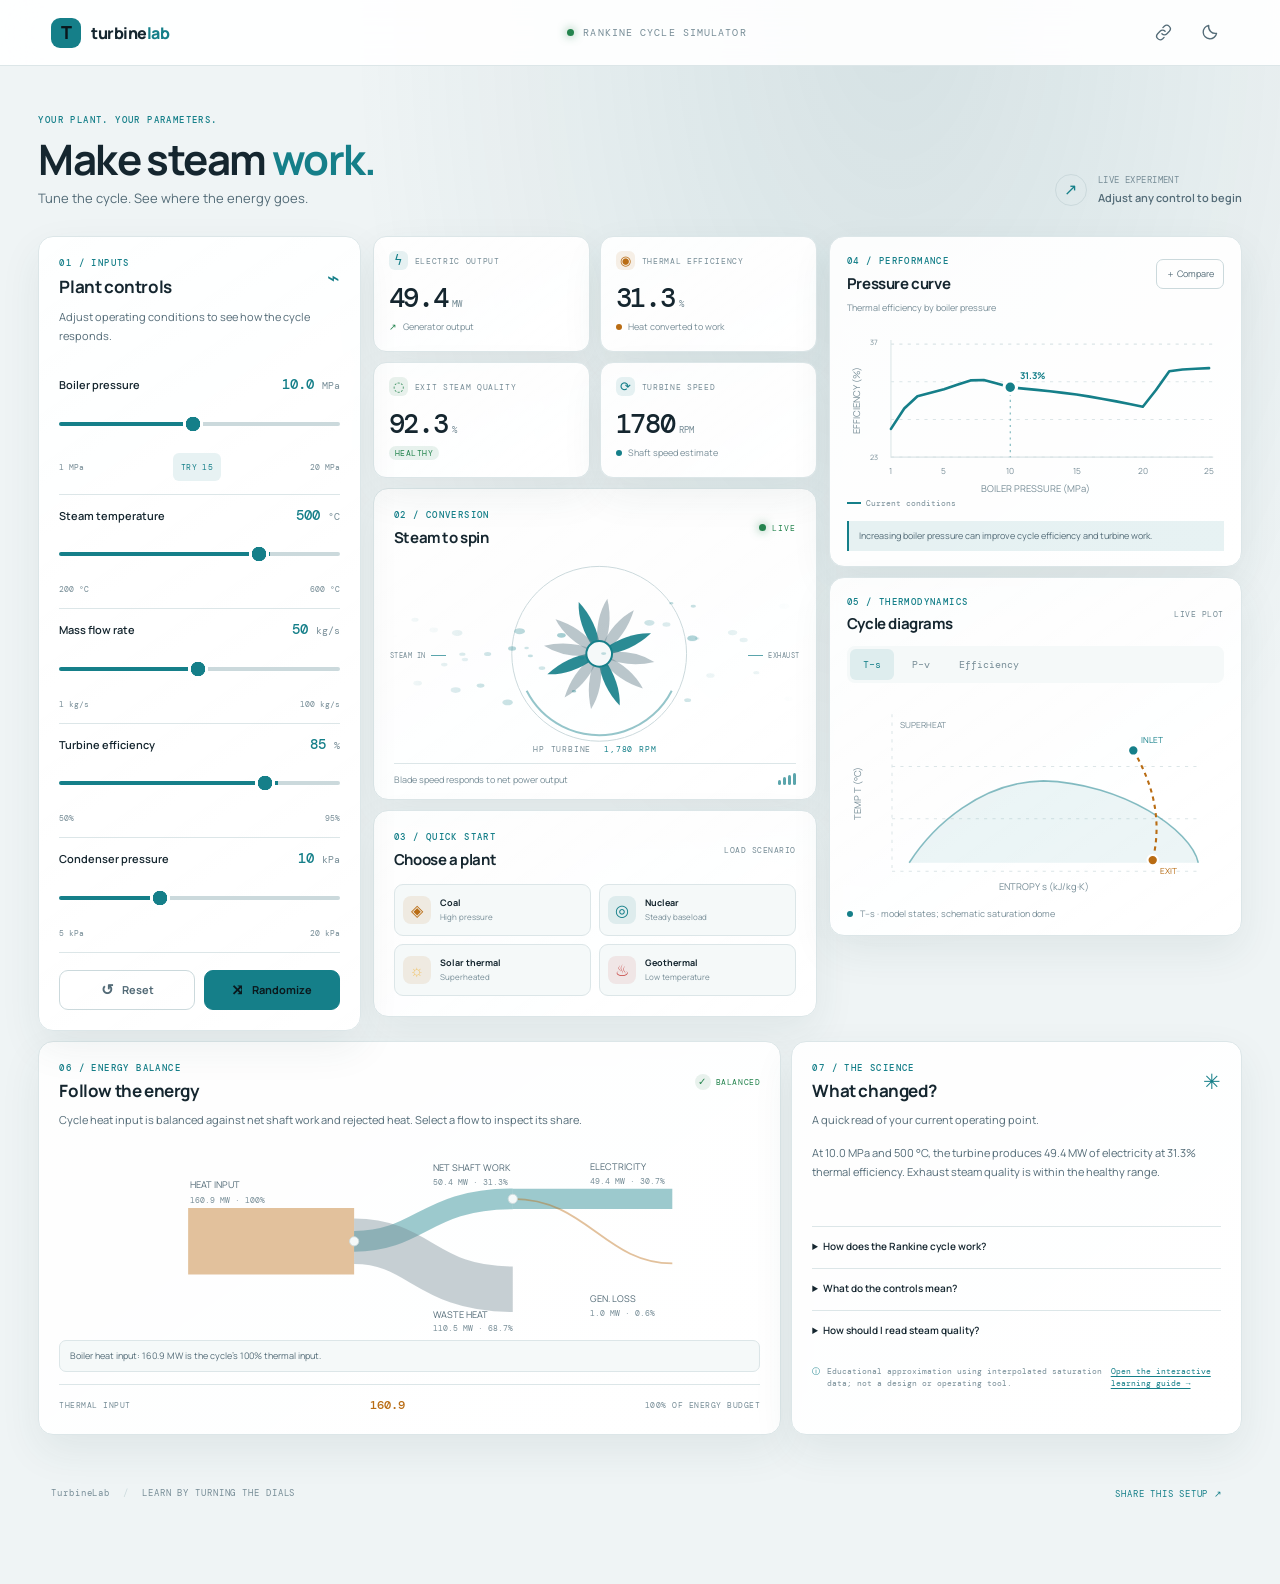
==== index.html @ 9e8e7484 "Add CSS styles and JavaScript functionality for theme toggle and reading progress - Created `learnin" ====
<!doctype html>
<html lang="en" data-theme="dark">
  <head>
    <meta charset="utf-8">
    <meta name="viewport" content="width=device-width, initial-scale=1">
    <meta name="theme-color" content="#0b1118">
    <meta name="description" content="Explore how steam conditions shape power, efficiency, and energy flow in a live Rankine cycle sandbox.">
    <title>TurbineLab — Rankine Cycle Sandbox</title>
    <link rel="preconnect" href="https://fonts.googleapis.com">
    <link rel="preconnect" href="https://fonts.gstatic.com" crossorigin>
    <link href="https://fonts.googleapis.com/css2?family=DM+Mono:wght@400;500&family=Manrope:wght@400;500;600;700;800&display=swap" rel="stylesheet">
    <link rel="stylesheet" href="css/theme.css">
    <link rel="stylesheet" href="css/base.css">
    <link rel="stylesheet" href="css/components.css">
    <link rel="stylesheet" href="css/layout.css">
    <script type="module" src="js/main.mjs"></script>
  </head>
  <body>
    <header class="topbar">
      <a class="brand" href="#" aria-label="TurbineLab home"><span class="brand-mark">T</span><span>turbine<span class="brand-light">lab</span></span></a>
      <div class="topbar-meta"><span class="live-dot"></span><span>RANKINE CYCLE SIMULATOR</span></div>
      <div class="topbar-actions">
        <button class="icon-button" id="share-button" type="button" aria-label="Copy share link" title="Copy share link">
          <svg viewBox="0 0 24 24" aria-hidden="true"><path d="M10 13.5a4.5 4.5 0 0 0 6.36 0l3-3A4.5 4.5 0 0 0 13 4.14l-1.72 1.72M14 10.5a4.5 4.5 0 0 0-6.36 0l-3 3A4.5 4.5 0 0 0 11 19.86l1.72-1.72"/></svg>
        </button>
        <button class="icon-button theme-toggle" id="theme-toggle" type="button" aria-label="Switch to light theme" title="Toggle theme">
          <svg class="theme-sun" viewBox="0 0 24 24" aria-hidden="true"><circle cx="12" cy="12" r="4"/><path d="M12 2v2m0 16v2M4.93 4.93l1.42 1.42m11.3 11.3 1.42 1.42M2 12h2m16 0h2M4.93 19.07l1.42-1.42m11.3-11.3 1.42-1.42"/></svg>
          <svg class="theme-moon" viewBox="0 0 24 24" aria-hidden="true"><path d="M20.9 13A8.5 8.5 0 0 1 11 3.1 8.5 8.5 0 1 0 20.9 13Z"/></svg>
        </button>
      </div>
    </header>

    <main>
      <section class="intro">
        <div>
          <p class="eyebrow">YOUR PLANT. YOUR PARAMETERS.</p>
          <h1>Make steam <span>work.</span></h1>
          <p class="intro-copy">Tune the cycle. See where the energy goes.</p>
        </div>
        <div class="experiment-tag"><span class="tag-icon">↗</span><span>LIVE EXPERIMENT<br><strong>Adjust any control to begin</strong></span></div>
      </section>

      <div class="sim-grid">
        <aside class="panel controls-panel" aria-labelledby="controls-title">
          <div class="section-heading">
            <div><p class="eyebrow">01 / INPUTS</p><h2 id="controls-title">Plant controls</h2></div>
            <span class="heading-icon">⌁</span>
          </div>
          <p class="panel-note">Adjust operating conditions to see how the cycle responds.</p>
          <form id="controls-form">
            <div class="control" data-control="pressureMPa">
              <div class="control-label"><label for="pressure">Boiler pressure</label><output for="pressure" id="pressure-value">10.0 <small>MPa</small></output></div>
              <input id="pressure" name="pressureMPa" type="range" min="1" max="20" step="0.5" value="10" aria-label="Boiler pressure in megapascals">
              <div class="range-scale"><span>1 MPa</span><button type="button" class="quick-set" data-input="pressureMPa" data-value="15">TRY 15</button><span>20 MPa</span></div>
            </div>
            <div class="control" data-control="tempC">
              <div class="control-label"><label for="temperature">Steam temperature</label><output for="temperature" id="temperature-value">500 <small>°C</small></output></div>
              <input id="temperature" name="tempC" type="range" min="200" max="600" step="10" value="500" aria-label="Steam temperature in degrees Celsius">
              <div class="range-scale"><span>200 °C</span><span>600 °C</span></div>
            </div>
            <div class="control" data-control="flowKgS">
              <div class="control-label"><label for="flow">Mass flow rate</label><output for="flow" id="flow-value">50 <small>kg/s</small></output></div>
              <input id="flow" name="flowKgS" type="range" min="1" max="100" step="1" value="50" aria-label="Steam mass flow in kilograms per second">
              <div class="range-scale"><span>1 kg/s</span><span>100 kg/s</span></div>
            </div>
            <div class="control" data-control="turbineEff">
              <div class="control-label"><label for="turbine-eff">Turbine efficiency</label><output for="turbine-eff" id="turbine-eff-value">85 <small>%</small></output></div>
              <input id="turbine-eff" name="turbineEff" type="range" min="50" max="95" step="1" value="85" aria-label="Turbine efficiency">
              <div class="range-scale"><span>50%</span><span>95%</span></div>
            </div>
            <div class="control" data-control="condenserKPa">
              <div class="control-label"><label for="condenser">Condenser pressure</label><output for="condenser" id="condenser-value">10 <small>kPa</small></output></div>
              <input id="condenser" name="condenserKPa" type="range" min="5" max="20" step="1" value="10" aria-label="Condenser pressure in kilopascals">
              <div class="range-scale"><span>5 kPa</span><span>20 kPa</span></div>
            </div>
            <div class="control-actions">
              <button class="button button-quiet" id="reset-button" type="button"><span>↺</span> Reset</button>
              <button class="button button-accent" id="randomize-button" type="button"><span>⤨</span> Randomize</button>
            </div>
          </form>
        </aside>

        <section class="plant-column" aria-label="Live plant output">
          <div class="metrics-grid" aria-live="polite">
            <article class="metric-card metric-power">
              <div class="metric-top"><span class="metric-icon">ϟ</span><span class="metric-label">ELECTRIC OUTPUT</span></div>
              <div class="metric-value"><span id="power-value">—</span><small>MW</small></div>
              <div class="metric-foot"><span class="trend-arrow">↗</span><span id="power-context">Generator output</span></div>
            </article>
            <article class="metric-card metric-efficiency">
              <div class="metric-top"><span class="metric-icon">◉</span><span class="metric-label">THERMAL EFFICIENCY</span></div>
              <div class="metric-value"><span id="efficiency-value">—</span><small>%</small></div>
              <div class="metric-foot"><span class="metric-dot"></span><span>Heat converted to work</span></div>
            </article>
            <article class="metric-card metric-quality">
              <div class="metric-top"><span class="metric-icon">◌</span><span class="metric-label">EXIT STEAM QUALITY</span></div>
              <div class="metric-value"><span id="quality-value">—</span><small>%</small></div>
              <div class="metric-foot"><span class="status-pill" id="quality-status">CALCULATING</span></div>
            </article>
            <article class="metric-card metric-rpm">
              <div class="metric-top"><span class="metric-icon">⟳</span><span class="metric-label">TURBINE SPEED</span></div>
              <div class="metric-value"><span id="rpm-value">—</span><small>RPM</small></div>
              <div class="metric-foot"><span class="metric-dot dot-cyan"></span><span>Shaft speed estimate</span></div>
            </article>
          </div>

          <article class="panel turbine-panel">
            <div class="section-heading compact-heading">
              <div><p class="eyebrow">02 / CONVERSION</p><h2>Steam to spin</h2></div>
              <span class="live-label"><span class="live-dot"></span> LIVE</span>
            </div>
            <div class="turbine-stage">
              <canvas id="turbine-canvas" aria-label="Animated turbine showing steam flow and blade rotation"></canvas>
              <div class="turbine-overlay turbine-inlet"><span>STEAM IN</span><i></i></div>
              <div class="turbine-overlay turbine-outlet"><span>EXHAUST</span><i></i></div>
              <div class="turbine-caption"><span>HP TURBINE</span><span id="turbine-caption-rpm">0 RPM</span></div>
            </div>
            <div id="warning-banner" class="warning-banner" role="status" hidden></div>
            <div class="turbine-foot"><span>Blade speed responds to net power output</span><span class="signal-bars"><i></i><i></i><i></i><i></i></span></div>
          </article>

          <section class="panel presets-panel" aria-labelledby="presets-title">
            <div class="section-heading compact-heading">
              <div><p class="eyebrow">03 / QUICK START</p><h2 id="presets-title">Choose a plant</h2></div>
              <span class="small-muted">LOAD SCENARIO</span>
            </div>
            <div class="preset-grid">
              <button class="preset-card" data-preset="coal" type="button"><span class="preset-icon preset-coal">◈</span><span><strong>Coal</strong><small>High pressure</small></span></button>
              <button class="preset-card" data-preset="nuclear" type="button"><span class="preset-icon preset-nuclear">◎</span><span><strong>Nuclear</strong><small>Steady baseload</small></span></button>
              <button class="preset-card" data-preset="solar" type="button"><span class="preset-icon preset-solar">☼</span><span><strong>Solar thermal</strong><small>Superheated</small></span></button>
              <button class="preset-card" data-preset="geothermal" type="button"><span class="preset-icon preset-geothermal">♨</span><span><strong>Geothermal</strong><small>Low temperature</small></span></button>
            </div>
          </section>
        </section>

        <aside class="insights-column" aria-label="Cycle analysis">
          <section class="panel chart-panel efficiency-panel">
            <div class="section-heading compact-heading">
              <div><p class="eyebrow">04 / PERFORMANCE</p><h2>Pressure curve</h2></div>
              <button class="compare-button" id="compare-button" type="button" aria-pressed="false">＋ Compare</button>
            </div>
            <p class="chart-subtitle">Thermal efficiency by boiler pressure</p>
            <div class="chart-wrap efficiency-chart">
              <svg id="efficiency-chart" viewBox="0 0 360 170" role="img" aria-label="Thermal efficiency plotted against boiler pressure"></svg>
            </div>
            <div class="chart-legend"><span><i class="legend-line"></i> Current conditions</span><span id="compare-legend" hidden><i class="legend-line legend-ghost"></i> Pinned setup</span></div>
            <p class="chart-insight" id="curve-insight">Efficiency improves as pressure rises, then levels off.</p>
          </section>

          <section class="panel chart-panel diagram-panel">
            <div class="section-heading compact-heading">
              <div><p class="eyebrow">05 / THERMODYNAMICS</p><h2>Cycle diagrams</h2></div>
              <span class="small-muted">LIVE PLOT</span>
            </div>
            <div class="chart-tabs" role="tablist" aria-label="Cycle diagram">
              <button class="chart-tab is-active" role="tab" aria-selected="true" data-chart="ts" type="button">T–s</button>
              <button class="chart-tab" role="tab" aria-selected="false" data-chart="pv" type="button">P–v</button>
              <button class="chart-tab" role="tab" aria-selected="false" data-chart="efficiency" type="button">Efficiency</button>
            </div>
            <div class="chart-wrap cycle-chart">
              <svg id="cycle-chart" viewBox="0 0 360 210" role="img" aria-label="Live thermodynamic cycle diagram"></svg>
            </div>
            <div class="diagram-caption"><span class="legend-dot"></span><span id="diagram-caption">Expansion through the turbine</span></div>
          </section>
        </aside>
      </div>

      <section class="lower-grid">
        <section class="panel sankey-panel">
          <div class="section-heading">
            <div><p class="eyebrow">06 / ENERGY BALANCE</p><h2>Follow the energy</h2></div>
            <span class="balance-tag"><span class="balance-check">✓</span> BALANCED</span>
          </div>
          <p class="panel-note">Cycle heat input is balanced against net shaft work and rejected heat. Select a flow to inspect its share.</p>
          <div class="sankey-scroll">
            <svg id="sankey-chart" viewBox="0 0 760 220" role="img" aria-label="Energy flow diagram showing heat input divided into work and waste heat, then electricity and generator loss"></svg>
          </div>
          <div class="sankey-tooltip" id="sankey-tooltip" aria-live="polite">Heat input is the full 100% energy budget.</div>
          <div class="energy-total"><span>THERMAL INPUT</span><strong id="heat-value">— <small>MW</small></strong><span>100% OF ENERGY BUDGET</span></div>
        </section>
        <section class="panel learn-panel">
          <div class="section-heading">
            <div><p class="eyebrow">07 / THE SCIENCE</p><h2>What changed?</h2></div>
            <span class="heading-icon">✳</span>
          </div>
          <p class="panel-note">A quick read of your current operating point.</p>
          <p class="explanation" id="explanation">Tune a control to explore the cycle.</p>
          <details class="learn-details">
            <summary>How does the Rankine cycle work?</summary>
            <p>The pump raises liquid-water pressure. The boiler adds heat to make steam. Steam expands through a turbine, producing shaft work. A generator converts most shaft work to electricity. The condenser rejects heat so the water can return to the pump. The cycle model uses Q̇in = Ẇturbine − Ẇpump + Q̇out.</p>
          </details>
          <details class="learn-details">
            <summary>What do the controls mean?</summary>
            <p><strong>Boiler pressure:</strong> the high-side pressure before expansion. <strong>Steam temperature:</strong> turbine-inlet temperature; above saturation this is superheat. <strong>Mass flow:</strong> steam passing each second. <strong>Turbine efficiency:</strong> actual enthalpy drop divided by ideal isentropic enthalpy drop. <strong>Condenser pressure:</strong> turbine exhaust pressure; lower pressure generally increases the available expansion.</p>
          </details>
          <details class="learn-details">
            <summary>How should I read steam quality?</summary>
            <p>Quality is the vapor mass fraction of a saturated liquid–vapor mixture. It is defined only inside the two-phase region. A “superheated” exhaust has quality undefined, not greater than 100%. Low quality means more liquid droplets and can increase turbine-blade erosion risk.</p>
          </details>
          <div class="model-note"><span>ⓘ</span> Educational approximation using interpolated saturation data; not a design or operating tool. <a href="docs/">Open the interactive learning guide →</a></div>
        </section>
      </section>
    </main>

    <footer class="footer"><span>TurbineLab <span class="footer-divider">/</span> LEARN BY TURNING THE DIALS</span><button type="button" id="footer-share">SHARE THIS SETUP ↗</button></footer>
    <div class="mobile-results" aria-live="polite"><span>LIVE OUTPUT</span><strong><b id="mobile-power">—</b> MW</strong><i></i><strong><b id="mobile-efficiency">—</b>%</strong></div>
    <div class="toast" id="toast" role="status" aria-live="polite"></div>
  </body>
</html>
---- css/theme.css ----
:root,
[data-theme="dark"] {
  color-scheme: dark;
  --bg: #0b1118;
  --bg-soft: #101923;
  --surface: #121d27;
  --surface-raised: #172430;
  --surface-glass: rgba(18, 29, 39, .87);
  --border: #23323f;
  --border-strong: #304454;
  --text: #e8f0f4;
  --text-soft: #93a6b2;
  --text-faint: #647783;
  --cyan: #62d7db;
  --cyan-strong: #37c6cf;
  --cyan-soft: rgba(98, 215, 219, .12);
  --amber: #f2b66d;
  --amber-soft: rgba(242, 182, 109, .12);
  --red: #ff7774;
  --red-soft: rgba(255, 119, 116, .12);
  --green: #83d9a8;
  --green-soft: rgba(131, 217, 168, .12);
  --chart-grid: #263744;
  --shadow: 0 16px 40px rgba(0, 0, 0, .14);
}

[data-theme="light"] {
  color-scheme: light;
  --bg: #eff4f5;
  --bg-soft: #e9f0f1;
  --surface: #ffffff;
  --surface-raised: #f5f9f9;
  --surface-glass: rgba(255, 255, 255, .92);
  --border: #dce6e8;
  --border-strong: #cbd9dc;
  --text: #15262f;
  --text-soft: #536b77;
  --text-faint: #778d97;
  --cyan: #157f89;
  --cyan-strong: #087c86;
  --cyan-soft: rgba(21, 127, 137, .1);
  --amber: #b96c13;
  --amber-soft: rgba(185, 108, 19, .1);
  --red: #c74542;
  --red-soft: rgba(199, 69, 66, .1);
  --green: #24844e;
  --green-soft: rgba(36, 132, 78, .1);
  --chart-grid: #dbe5e7;
  --shadow: 0 16px 40px rgba(39, 72, 81, .08);
}
---- css/base.css ----
* { box-sizing: border-box; }

html { min-width: 320px; background: var(--bg); scroll-behavior: smooth; }

body {
  margin: 0;
  color: var(--text);
  background:
    radial-gradient(ellipse at 70% 0%, rgba(35, 101, 111, .13), transparent 34rem),
    var(--bg);
  font-family: "Manrope", "Segoe UI", sans-serif;
  font-size: 14px;
  line-height: 1.5;
  -webkit-font-smoothing: antialiased;
  padding-bottom: 0;
}

button, input { font: inherit; }
button { color: inherit; }
button:focus-visible, a:focus-visible, input:focus-visible, summary:focus-visible {
  outline: 2px solid var(--cyan);
  outline-offset: 3px;
}

button { cursor: pointer; }
a { color: inherit; text-decoration: none; }
svg { display: block; }
[hidden] { display: none !important; }

.topbar {
  height: 66px;
  position: sticky;
  top: 0;
  z-index: 20;
  display: flex;
  align-items: center;
  justify-content: space-between;
  padding: 0 clamp(18px, 4vw, 58px);
  border-bottom: 1px solid var(--border);
  background: var(--surface-glass);
  backdrop-filter: blur(18px);
}

.brand { display: inline-flex; gap: 10px; align-items: center; font-weight: 800; font-size: 16px; letter-spacing: -.5px; }
.brand-mark { width: 30px; height: 30px; display: grid; place-items: center; border-radius: 9px; color: #0a171c; background: var(--cyan); font-size: 18px; font-weight: 800; }
.brand-light { color: var(--cyan); }
.topbar-meta, .eyebrow, .metric-label, .small-muted, .footer, .experiment-tag, .live-label, .range-scale, .energy-total, .chart-legend, .model-note { font-family: "DM Mono", monospace; }
.topbar-meta { display: flex; align-items: center; gap: 9px; color: var(--text-faint); font-size: 10px; letter-spacing: 1.1px; }
.live-dot { width: 7px; height: 7px; border-radius: 50%; display: inline-block; background: var(--green); box-shadow: 0 0 10px color-mix(in srgb, var(--green) 70%, transparent); }
.topbar-actions { display: flex; gap: 8px; }
.icon-button { width: 38px; height: 38px; display: grid; place-items: center; background: transparent; border: 1px solid transparent; border-radius: 10px; color: var(--text-soft); }
.icon-button:hover { color: var(--cyan); background: var(--cyan-soft); border-color: var(--border); }
.icon-button svg { width: 19px; height: 19px; fill: none; stroke: currentColor; stroke-width: 1.7; stroke-linecap: round; stroke-linejoin: round; }
.theme-moon, [data-theme="light"] .theme-sun { display: none; }
[data-theme="light"] .theme-moon { display: block; }

main { width: min(1540px, 100%); margin: 0 auto; padding: 0 clamp(16px, 3vw, 46px) 36px; }
.intro { display: flex; align-items: flex-end; justify-content: space-between; gap: 20px; padding: clamp(30px, 4vw, 48px) 0 28px; }
.eyebrow { margin: 0 0 8px; color: var(--cyan); font-size: 9px; font-weight: 500; letter-spacing: 1.4px; }
h1, h2, p { margin-top: 0; }
h1 { margin-bottom: 7px; font-size: clamp(30px, 4vw, 42px); line-height: 1.1; letter-spacing: -1.6px; font-weight: 700; }
h1 span { color: var(--cyan); }
.intro-copy { margin-bottom: 0; color: var(--text-soft); font-size: 13px; }
.experiment-tag { display: flex; align-items: center; gap: 11px; color: var(--text-faint); font-size: 9px; line-height: 1.8; letter-spacing: .45px; }
.experiment-tag strong { color: var(--text-soft); font-family: "Manrope", sans-serif; font-size: 11px; font-weight: 600; letter-spacing: 0; }
.tag-icon { width: 32px; height: 32px; display: grid; place-items: center; color: var(--cyan); border: 1px solid var(--border-strong); border-radius: 50%; font-size: 16px; }

.footer { max-width: 1540px; margin: 0 auto; padding: 16px clamp(18px, 4vw, 58px) 82px; display: flex; justify-content: space-between; gap: 15px; color: var(--text-faint); font-size: 9px; letter-spacing: .9px; }
.footer-divider { padding: 0 7px; color: var(--border-strong); }
.footer button { border: 0; background: none; color: var(--cyan); font: inherit; font-size: 9px; letter-spacing: .8px; }
.toast { position: fixed; z-index: 40; right: 24px; bottom: 24px; padding: 11px 16px; color: var(--text); background: var(--surface-raised); border: 1px solid var(--border-strong); border-radius: 10px; box-shadow: var(--shadow); opacity: 0; transform: translateY(8px); pointer-events: none; transition: opacity .2s, transform .2s; }
.toast.is-visible { opacity: 1; transform: translateY(0); }

@media (max-width: 639px) {
  body { padding-bottom: 62px; }
  .topbar { height: 58px; padding: 0 16px; }
  .topbar-meta { font-size: 8px; letter-spacing: .6px; }
  .brand { font-size: 14px; }
  .brand-mark { width: 27px; height: 27px; }
  .icon-button { width: 36px; height: 36px; }
  .intro { padding: 27px 0 21px; }
  .experiment-tag { display: none; }
  .intro-copy { font-size: 12px; }
  .footer { padding-bottom: 20px; font-size: 8px; }
}

@media (prefers-reduced-motion: reduce) {
  *, *::before, *::after { scroll-behavior: auto !important; animation-duration: .01ms !important; animation-iteration-count: 1 !important; transition-duration: .01ms !important; }
}
---- css/components.css ----
.panel, .metric-card {
  border: 1px solid var(--border);
  background: linear-gradient(145deg, var(--surface-glass), var(--surface));
  box-shadow: var(--shadow);
}
.panel { padding: 20px; border-radius: 15px; }
.section-heading { display: flex; align-items: center; justify-content: space-between; gap: 12px; }
.section-heading h2 { margin: 0; font-size: 17px; line-height: 1.2; letter-spacing: -.4px; }
.section-heading .eyebrow { margin-bottom: 6px; }
.compact-heading h2 { font-size: 15px; }
.heading-icon { color: var(--cyan); font-size: 21px; line-height: 1; }
.panel-note { color: var(--text-soft); font-size: 11px; line-height: 1.7; }
.controls-panel .panel-note { margin: 11px 0 19px; }

.control { padding: 11px 0 13px; border-bottom: 1px solid var(--border); }
.control-label { display: flex; justify-content: space-between; align-items: baseline; gap: 8px; margin-bottom: 6px; }
.control-label label { color: var(--text); font-size: 11px; font-weight: 600; }
.control-label output { color: var(--cyan); font: 500 14px "DM Mono", monospace; white-space: nowrap; }
.control-label output small { color: var(--text-faint); font: 10px "DM Mono", monospace; }
input[type="range"] { width: 100%; height: 48px; margin: 0; appearance: none; background: transparent; cursor: pointer; touch-action: pan-y; }
input[type="range"]::-webkit-slider-runnable-track { height: 4px; border-radius: 4px; background: linear-gradient(to right, var(--cyan) 0 var(--range-progress, 50%), var(--border-strong) var(--range-progress, 50%) 100%); }
input[type="range"]::-moz-range-track { height: 4px; border-radius: 4px; background: var(--border-strong); }
input[type="range"]::-moz-range-progress { height: 4px; background: var(--cyan); border-radius: 4px; }
input[type="range"]::-webkit-slider-thumb { width: 44px; height: 44px; margin-top: -20px; appearance: none; border: 0; background: radial-gradient(circle, var(--cyan) 0 7px, var(--surface) 7.5px 10px, transparent 10.5px); }
input[type="range"]::-moz-range-thumb { width: 44px; height: 44px; border: 0; background: radial-gradient(circle, var(--cyan) 0 7px, var(--surface) 7.5px 10px, transparent 10.5px); }
.range-scale { display: flex; align-items: center; justify-content: space-between; color: var(--text-faint); font-size: 8px; }
.quick-set { min-height: 28px; padding: 0 8px; color: var(--cyan); background: var(--cyan-soft); border: 0; border-radius: 6px; font: 8px "DM Mono", monospace; letter-spacing: .3px; }
.control-actions { display: flex; gap: 9px; padding-top: 17px; }
.button { min-height: 40px; flex: 1; display: inline-flex; align-items: center; justify-content: center; gap: 8px; border: 1px solid var(--border-strong); border-radius: 9px; font-size: 11px; font-weight: 700; }
.button span { font-size: 15px; }
.button-quiet { color: var(--text-soft); background: transparent; }
.button-quiet:hover { background: var(--surface-raised); color: var(--text); }
.button-accent { color: #0b191d; background: var(--cyan); border-color: var(--cyan); }
.button-accent:hover { filter: brightness(1.07); }

.metrics-grid { display: grid; grid-template-columns: repeat(2, minmax(0, 1fr)); gap: 10px; }
.metric-card { min-width: 0; min-height: 116px; padding: 14px 15px 11px; border-radius: 13px; }
.metric-top { display: flex; align-items: center; gap: 7px; }
.metric-icon { width: 19px; height: 19px; display: grid; place-items: center; color: var(--cyan); background: var(--cyan-soft); border-radius: 6px; font-size: 13px; }
.metric-efficiency .metric-icon { color: var(--amber); background: var(--amber-soft); }
.metric-quality .metric-icon { color: var(--green); background: var(--green-soft); }
.metric-label { overflow: hidden; color: var(--text-faint); font-size: 8px; letter-spacing: .65px; white-space: nowrap; text-overflow: ellipsis; }
.metric-value { display: flex; align-items: baseline; gap: 5px; margin-top: 10px; font: 500 clamp(23px, 2.1vw, 30px) "DM Mono", monospace; letter-spacing: -1.4px; }
.metric-value small { color: var(--text-faint); font: 9px "DM Mono", monospace; letter-spacing: 0; }
.metric-foot { display: flex; align-items: center; gap: 6px; margin-top: 5px; color: var(--text-faint); font-size: 9px; }
.trend-arrow { color: var(--green); }
.metric-dot, .legend-dot { width: 6px; height: 6px; display: inline-block; border-radius: 50%; background: var(--amber); }
.dot-cyan { background: var(--cyan); }
.status-pill { padding: 2px 6px; color: var(--green); background: var(--green-soft); border-radius: 20px; font: 8px "DM Mono", monospace; letter-spacing: .5px; }
.status-pill.is-amber { color: var(--amber); background: var(--amber-soft); }
.status-pill.is-red { color: var(--red); background: var(--red-soft); }

.turbine-panel { margin-top: 10px; padding-bottom: 13px; }
.live-label { display: flex; align-items: center; gap: 6px; color: var(--green); font-size: 8px; letter-spacing: .9px; }
.turbine-stage { position: relative; height: clamp(160px, 18vw, 210px); margin: 6px -4px 0; overflow: hidden; }
#turbine-canvas { width: 100%; height: 100%; display: block; }
.turbine-overlay { position: absolute; top: 47%; display: flex; align-items: center; gap: 5px; color: var(--text-faint); font: 7px "DM Mono", monospace; letter-spacing: .5px; }
.turbine-inlet { left: 0; }
.turbine-outlet { right: 0; flex-direction: row-reverse; }
.turbine-overlay i { width: 15px; height: 1px; background: var(--cyan); opacity: .7; }
.turbine-caption { position: absolute; left: 50%; bottom: 9px; display: flex; gap: 13px; transform: translateX(-50%); color: var(--text-faint); font: 8px "DM Mono", monospace; white-space: nowrap; letter-spacing: .8px; }
.turbine-caption span:last-child { color: var(--cyan); }
.turbine-foot { display: flex; justify-content: space-between; align-items: center; padding-top: 9px; border-top: 1px solid var(--border); color: var(--text-faint); font-size: 9px; }
.signal-bars { display: flex; align-items: flex-end; gap: 2px; height: 12px; }
.signal-bars i { width: 3px; height: 5px; background: var(--cyan); border-radius: 2px; opacity: .7; }
.signal-bars i:nth-child(2) { height: 8px; }.signal-bars i:nth-child(3) { height: 10px; }.signal-bars i:nth-child(4) { height: 12px; }
.warning-banner { margin: 0 0 10px; padding: 9px 11px; border: 1px solid color-mix(in srgb, var(--red) 35%, transparent); border-radius: 8px; color: var(--red); background: var(--red-soft); font-size: 10px; animation: warning-in .2s ease-out; }
@keyframes warning-in { from { opacity: 0; transform: translateY(-4px); } to { opacity: 1; transform: translateY(0); } }

.presets-panel { margin-top: 10px; }
.small-muted { color: var(--text-faint); font-size: 8px; letter-spacing: .5px; }
.preset-grid { display: grid; grid-template-columns: repeat(2, minmax(0, 1fr)); gap: 8px; margin-top: 15px; }
.preset-card { min-width: 0; min-height: 52px; display: flex; align-items: center; gap: 9px; padding: 8px; text-align: left; background: var(--surface-raised); border: 1px solid var(--border); border-radius: 9px; transition: border-color .15s, background .15s; }
.preset-card:hover, .preset-card.is-active { border-color: var(--cyan); background: var(--cyan-soft); }
.preset-icon { width: 28px; height: 28px; flex: 0 0 auto; display: grid; place-items: center; border-radius: 8px; color: var(--amber); background: var(--amber-soft); font-size: 16px; }
.preset-nuclear { color: var(--cyan); background: var(--cyan-soft); }.preset-solar { color: #f0c46b; background: var(--amber-soft); }.preset-geothermal { color: var(--red); background: var(--red-soft); }
.preset-card strong, .preset-card small { display: block; overflow: hidden; text-overflow: ellipsis; white-space: nowrap; }
.preset-card strong { font-size: 9px; font-weight: 700; }
.preset-card small { margin-top: 2px; color: var(--text-faint); font-size: 8px; }

.chart-panel { padding: 18px 17px 15px; }
.chart-subtitle { margin: 8px 0 0; color: var(--text-faint); font-size: 9px; }
.chart-wrap { width: 100%; }
.efficiency-chart { margin-top: 5px; }
.efficiency-chart svg { width: 100%; height: auto; overflow: visible; }
.chart-legend { display: flex; flex-wrap: wrap; gap: 15px; color: var(--text-faint); font-size: 8px; }
.chart-legend span { display: flex; align-items: center; gap: 5px; }
.legend-line { width: 14px; height: 2px; background: var(--cyan); }
.legend-ghost { background: var(--amber); }
.chart-insight { margin: 12px 0 0; padding: 8px 10px; border-left: 2px solid var(--cyan); color: var(--text-soft); background: var(--cyan-soft); font-size: 9px; }
.compare-button { min-height: 30px; padding: 0 9px; color: var(--text-soft); background: transparent; border: 1px solid var(--border-strong); border-radius: 7px; font-size: 9px; }
.compare-button[aria-pressed="true"] { color: var(--amber); border-color: var(--amber); background: var(--amber-soft); }
.diagram-panel { margin-top: 10px; }
.chart-tabs { display: flex; gap: 5px; margin-top: 13px; padding: 3px; background: var(--surface-raised); border-radius: 8px; }
.chart-tab { min-width: 44px; min-height: 31px; padding: 3px 11px; color: var(--text-faint); background: transparent; border: 0; border-radius: 6px; font: 10px "DM Mono", monospace; }
.chart-tab.is-active { color: var(--cyan); background: var(--cyan-soft); }
.cycle-chart { margin-top: 4px; }
.cycle-chart svg { width: 100%; height: auto; }
.diagram-caption { display: flex; align-items: center; gap: 7px; color: var(--text-faint); font-size: 9px; }
.diagram-caption .legend-dot { background: var(--cyan); }

.lower-grid { display: grid; grid-template-columns: minmax(0, 1.65fr) minmax(280px, 1fr); gap: 10px; margin-top: 10px; }
.sankey-panel .panel-note, .learn-panel .panel-note { margin: 9px 0 8px; }
.balance-tag { display: flex; align-items: center; gap: 5px; color: var(--green); font: 8px "DM Mono", monospace; letter-spacing: .6px; }
.balance-check { width: 16px; height: 16px; display: grid; place-items: center; border-radius: 50%; background: var(--green-soft); font-size: 10px; }
.sankey-scroll { width: 100%; overflow: hidden; }
.sankey-scroll svg { width: 100%; height: auto; }
.sankey-flow { fill: none; stroke-linecap: butt; opacity: .42; transition: opacity .18s, stroke-width .3s; cursor: pointer; }
.sankey-flow:hover, .sankey-flow.is-selected { opacity: .95; }
.sankey-label { fill: var(--text-soft); font: 10px "Manrope", sans-serif; }
.sankey-value { fill: var(--text-faint); font: 9px "DM Mono", monospace; }
.sankey-node { fill: var(--surface-raised); stroke: var(--border-strong); }
.sankey-tooltip { min-height: 30px; padding: 8px 10px; color: var(--text-soft); background: var(--surface-raised); border: 1px solid var(--border); border-radius: 7px; font-size: 9px; }
.energy-total { display: flex; justify-content: space-between; align-items: center; gap: 8px; margin-top: 12px; padding-top: 11px; border-top: 1px solid var(--border); color: var(--text-faint); font-size: 8px; letter-spacing: .5px; }
.energy-total strong { color: var(--amber); font-size: 12px; font-weight: 500; letter-spacing: 0; }
.energy-total small { color: var(--text-faint); font-size: 8px; }
.explanation { min-height: 73px; margin: 13px 0 10px; color: var(--text-soft); font-size: 11px; line-height: 1.75; }
.learn-details { padding-top: 11px; border-top: 1px solid var(--border); color: var(--text-soft); font-size: 10px; line-height: 1.65; }
.learn-details summary { min-height: 30px; color: var(--text); cursor: pointer; font-weight: 600; }
.learn-details p { margin: 6px 0 0; }
.model-note { display: flex; gap: 7px; margin-top: 13px; color: var(--text-faint); font-size: 8px; line-height: 1.6; }
.model-note span, .model-note a { color: var(--cyan); }
.model-note a { text-decoration: underline; text-underline-offset: 2px; }

.mobile-results { display: none; }

@media (max-width: 639px) {
  .panel { padding: 17px 15px; border-radius: 13px; }
  .metric-card { min-height: 106px; padding: 12px 11px 9px; }
  .metric-value { margin-top: 8px; font-size: 25px; }
  .metric-label { font-size: 7px; letter-spacing: .35px; }
  .metric-foot { font-size: 8px; }
  .controls-panel .panel-note { margin-bottom: 12px; }
  .control { padding: 9px 0 10px; }
  .control-label label { font-size: 12px; }
  .control-label output { font-size: 14px; }
  input[type="range"] { height: 48px; }
  .range-scale { font-size: 8px; }
  .quick-set { min-height: 30px; }
  .mobile-results { position: fixed; z-index: 25; right: 0; bottom: 0; left: 0; min-height: 58px; display: flex; align-items: center; justify-content: center; gap: 12px; padding: 8px 14px calc(8px + env(safe-area-inset-bottom)); border-top: 1px solid var(--border-strong); background: var(--surface-glass); backdrop-filter: blur(18px); }
  .mobile-results > span { color: var(--text-faint); font: 8px "DM Mono", monospace; letter-spacing: .7px; }
  .mobile-results strong { color: var(--text-soft); font: 9px "DM Mono", monospace; }
  .mobile-results strong b { color: var(--cyan); font-size: 13px; font-weight: 500; }
  .mobile-results > i { height: 17px; border-left: 1px solid var(--border-strong); }
  .sim-grid .efficiency-panel { display: none; }
  .sankey-scroll { overflow-x: hidden; }
  .energy-total { font-size: 7px; }
}
---- css/layout.css ----
.sim-grid {
  display: grid;
  grid-template-columns: minmax(240px, .82fr) minmax(320px, 1.13fr) minmax(320px, 1.05fr);
  align-items: start;
  gap: 12px;
}
.controls-panel, .plant-column, .insights-column { min-width: 0; }
.controls-panel { position: sticky; top: 80px; }
.insights-column { display: grid; gap: 0; }
.lower-grid { align-items: stretch; }
.sim-grid[data-chart-mobile="efficiency"] .efficiency-panel { display: none; }

@media (min-width: 1025px) {
  .controls-panel { max-height: calc(100vh - 90px); overflow: auto; scrollbar-width: thin; scrollbar-color: var(--border-strong) transparent; }
}

@media (min-width: 640px) and (max-width: 1024px) {
  .sim-grid { grid-template-columns: minmax(250px, .8fr) minmax(0, 1.2fr); gap: 12px; }
  .controls-panel { grid-row: span 2; position: static; }
  .insights-column { grid-column: 1 / -1; grid-template-columns: repeat(2, minmax(0, 1fr)); gap: 12px; }
  .diagram-panel { margin-top: 0; }
  .lower-grid { grid-template-columns: 1.3fr 1fr; }
}

@media (max-width: 639px) {
  main { padding-right: 14px; padding-left: 14px; }
  .sim-grid { grid-template-columns: minmax(0, 1fr); gap: 10px; }
  .controls-panel { position: static; }
  .plant-column { display: contents; }
  .metrics-grid { order: 1; }
  .controls-panel { order: 0; }
  .turbine-panel { order: 2; }
  .presets-panel { order: 4; }
  .insights-column { display: contents; }
  .efficiency-panel { order: 5; }
  .diagram-panel { order: 6; }
  .lower-grid { grid-template-columns: minmax(0, 1fr); gap: 10px; margin-top: 10px; }
}
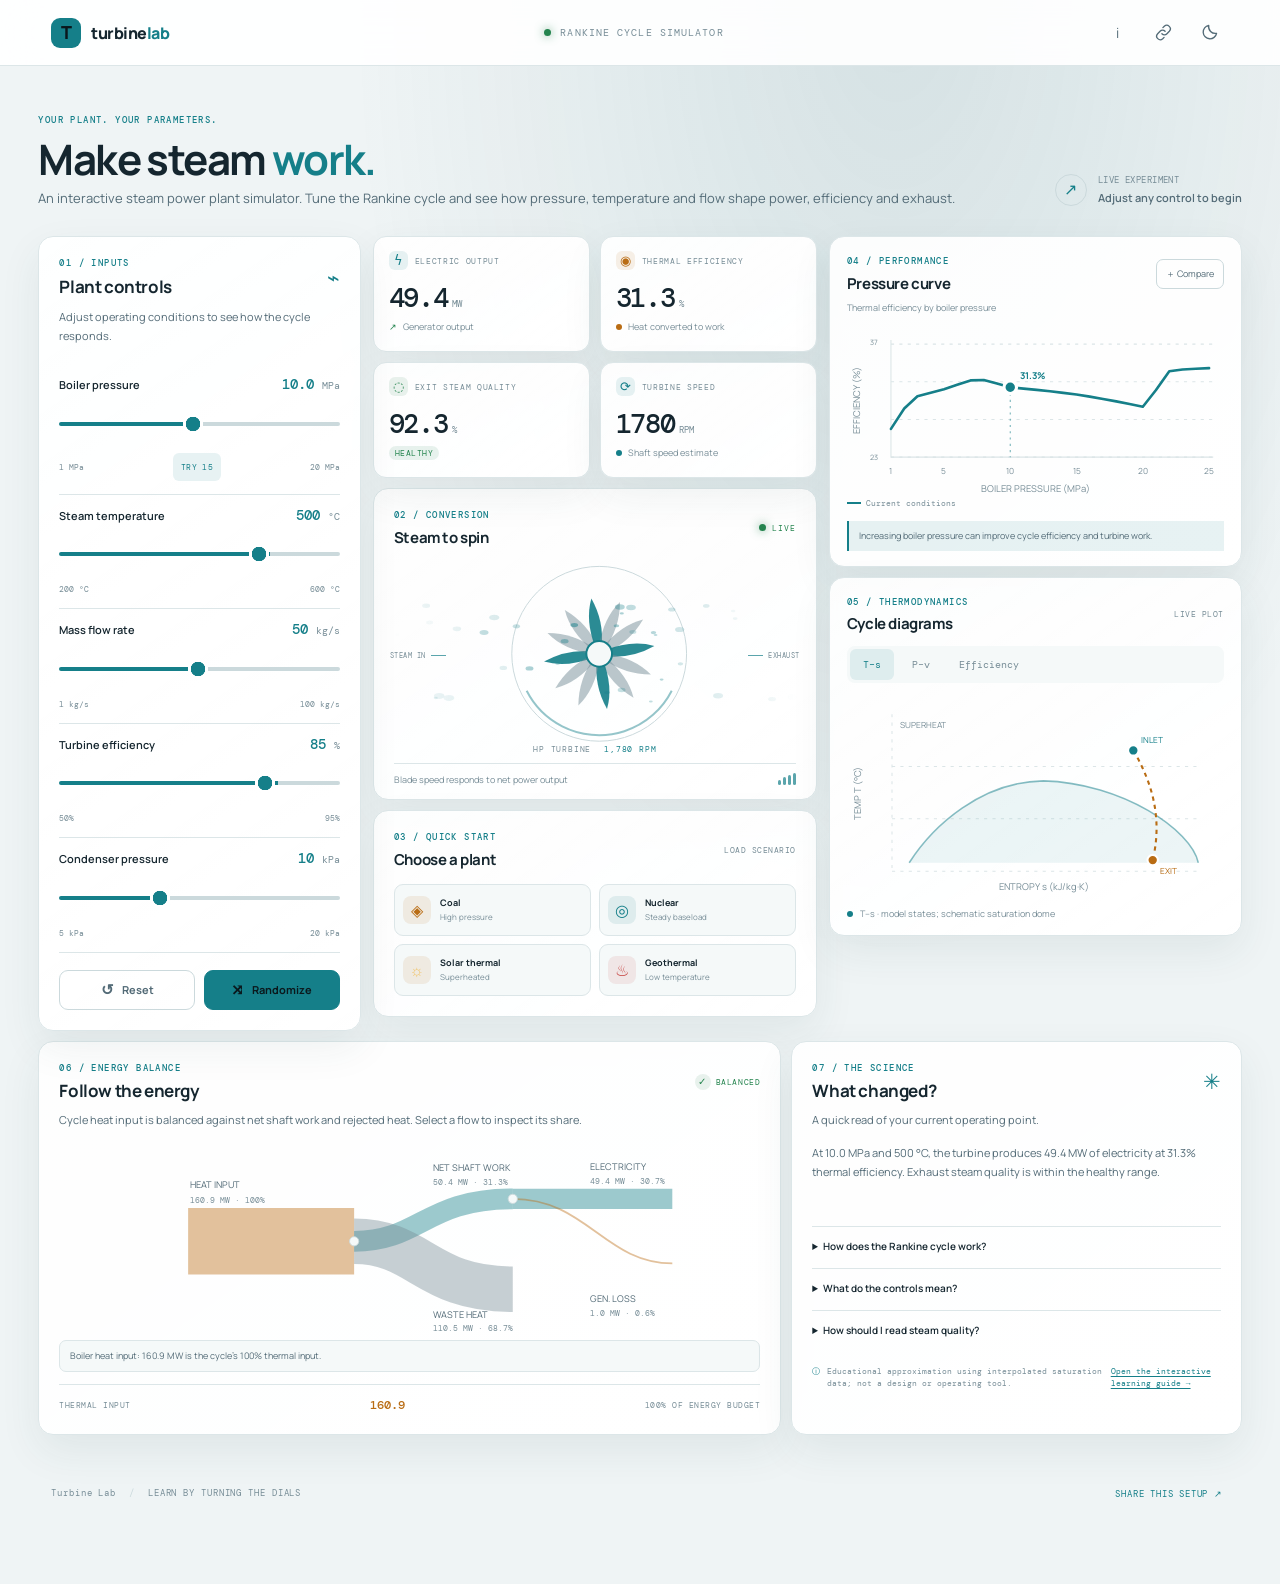
==== commit d3fa4b2c: "feat: add presentation run-of-show and quick facts page - Introduced a new presentation document out" ====
--- a/index.html
+++ b/index.html
@@ -4,8 +4,44 @@
     <meta charset="utf-8">
     <meta name="viewport" content="width=device-width, initial-scale=1">
     <meta name="theme-color" content="#0b1118">
-    <meta name="description" content="Explore how steam conditions shape power, efficiency, and energy flow in a live Rankine cycle sandbox.">
-    <title>TurbineLab — Rankine Cycle Sandbox</title>
+    <meta name="description" content="Explore a steam power plant in an interactive Rankine cycle simulator. Adjust pressure, temperature and flow to see turbine power, efficiency and energy flow.">
+    <meta name="robots" content="index,follow,max-image-preview:large">
+    <link rel="canonical" href="https://turbinelab.aadityahasabnis.com/">
+    <link rel="icon" href="assets/favicon.svg" type="image/svg+xml">
+    <meta property="og:type" content="website">
+    <meta property="og:site_name" content="Turbine Lab">
+    <meta property="og:locale" content="en_US">
+    <meta property="og:url" content="https://turbinelab.aadityahasabnis.com/">
+    <meta property="og:title" content="Turbine Lab — See Steam Power in Motion">
+    <meta property="og:description" content="Explore a steam power plant in an interactive Rankine cycle. Tune the conditions, follow the energy and discover the trade-offs.">
+    <meta property="og:image" content="https://turbinelab.aadityahasabnis.com/assets/turbine-lab-og.png">
+    <meta property="og:image:type" content="image/png">
+    <meta property="og:image:width" content="1200">
+    <meta property="og:image:height" content="630">
+    <meta property="og:image:alt" content="Turbine Lab: an illustrated steam turbine transforms heat into useful electricity.">
+    <meta name="twitter:card" content="summary_large_image">
+    <meta name="twitter:title" content="Turbine Lab — See Steam Power in Motion">
+    <meta name="twitter:description" content="Explore a steam power plant in an interactive Rankine cycle. Tune the conditions, follow the energy and discover the trade-offs.">
+    <meta name="twitter:image" content="https://turbinelab.aadityahasabnis.com/assets/turbine-lab-og.png">
+    <meta name="twitter:image:alt" content="Turbine Lab: an illustrated steam turbine transforms heat into useful electricity.">
+    <title>Turbine Lab | Interactive Steam Power Simulator</title>
+    <script type="application/ld+json">
+      {
+        "@context": "https://schema.org",
+        "@type": "SoftwareApplication",
+        "name": "Turbine Lab",
+        "applicationCategory": "EducationalApplication",
+        "operatingSystem": "Any",
+        "description": "A browser-based Rankine cycle simulator for exploring steam power, turbine performance and energy flow.",
+        "url": "https://turbinelab.aadityahasabnis.com/",
+        "image": "https://turbinelab.aadityahasabnis.com/assets/turbine-lab-og.png",
+        "offers": {
+          "@type": "Offer",
+          "price": "0",
+          "priceCurrency": "USD"
+        }
+      }
+    </script>
     <link rel="preconnect" href="https://fonts.googleapis.com">
     <link rel="preconnect" href="https://fonts.gstatic.com" crossorigin>
     <link href="https://fonts.googleapis.com/css2?family=DM+Mono:wght@400;500&family=Manrope:wght@400;500;600;700;800&display=swap" rel="stylesheet">
@@ -17,9 +53,10 @@
   </head>
   <body>
     <header class="topbar">
-      <a class="brand" href="#" aria-label="TurbineLab home"><span class="brand-mark">T</span><span>turbine<span class="brand-light">lab</span></span></a>
+      <a class="brand" href="#" aria-label="Turbine Lab home"><span class="brand-mark">T</span><span>turbine<span class="brand-light">lab</span></span></a>
       <div class="topbar-meta"><span class="live-dot"></span><span>RANKINE CYCLE SIMULATOR</span></div>
       <div class="topbar-actions">
+        <a class="icon-button learn-link" href="docs/" aria-label="Open the Turbine Lab field guide" title="Open field guide">i</a>
         <button class="icon-button" id="share-button" type="button" aria-label="Copy share link" title="Copy share link">
           <svg viewBox="0 0 24 24" aria-hidden="true"><path d="M10 13.5a4.5 4.5 0 0 0 6.36 0l3-3A4.5 4.5 0 0 0 13 4.14l-1.72 1.72M14 10.5a4.5 4.5 0 0 0-6.36 0l-3 3A4.5 4.5 0 0 0 11 19.86l1.72-1.72"/></svg>
         </button>
@@ -35,7 +72,7 @@
         <div>
           <p class="eyebrow">YOUR PLANT. YOUR PARAMETERS.</p>
           <h1>Make steam <span>work.</span></h1>
-          <p class="intro-copy">Tune the cycle. See where the energy goes.</p>
+          <p class="intro-copy">An interactive steam power plant simulator. Tune the Rankine cycle and see how pressure, temperature and flow shape power, efficiency and exhaust.</p>
         </div>
         <div class="experiment-tag"><span class="tag-icon">↗</span><span>LIVE EXPERIMENT<br><strong>Adjust any control to begin</strong></span></div>
       </section>
@@ -202,7 +239,7 @@
       </section>
     </main>
 
-    <footer class="footer"><span>TurbineLab <span class="footer-divider">/</span> LEARN BY TURNING THE DIALS</span><button type="button" id="footer-share">SHARE THIS SETUP ↗</button></footer>
+    <footer class="footer"><span>Turbine Lab <span class="footer-divider">/</span> LEARN BY TURNING THE DIALS</span><button type="button" id="footer-share">SHARE THIS SETUP ↗</button></footer>
     <div class="mobile-results" aria-live="polite"><span>LIVE OUTPUT</span><strong><b id="mobile-power">—</b> MW</strong><i></i><strong><b id="mobile-efficiency">—</b>%</strong></div>
     <div class="toast" id="toast" role="status" aria-live="polite"></div>
   </body>
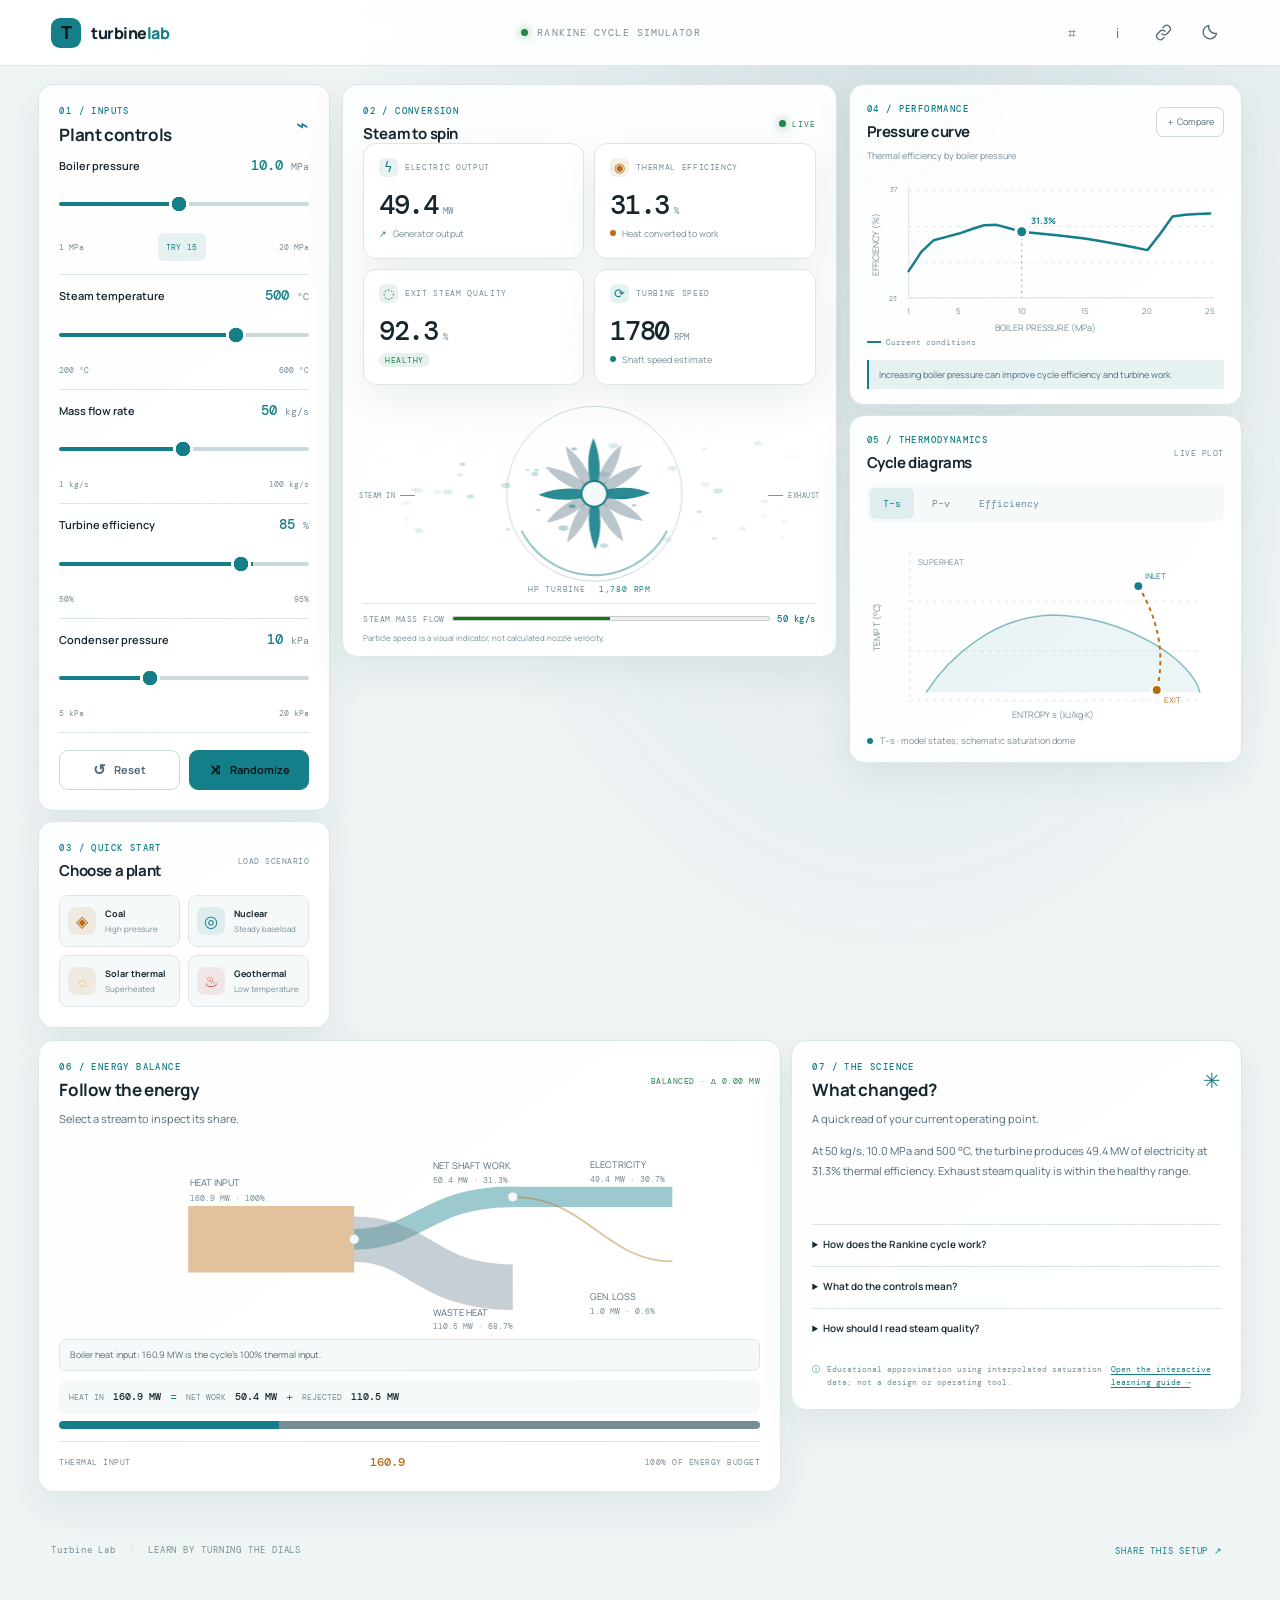
==== commit 47ee590b: "Polish responsive dashboard and social preview" ====
--- a/index.html
+++ b/index.html
@@ -56,6 +56,7 @@
       <a class="brand" href="#" aria-label="Turbine Lab home"><span class="brand-mark">T</span><span>turbine<span class="brand-light">lab</span></span></a>
       <div class="topbar-meta"><span class="live-dot"></span><span>RANKINE CYCLE SIMULATOR</span></div>
       <div class="topbar-actions">
+        <button class="icon-button" id="layout-toggle" type="button" aria-label="Customize dashboard layout" aria-pressed="false" title="Customize dashboard layout">⌗</button>
         <a class="icon-button learn-link" href="docs/" aria-label="Open the Turbine Lab field guide" title="Open field guide">i</a>
         <button class="icon-button" id="share-button" type="button" aria-label="Copy share link" title="Copy share link">
           <svg viewBox="0 0 24 24" aria-hidden="true"><path d="M10 13.5a4.5 4.5 0 0 0 6.36 0l3-3A4.5 4.5 0 0 0 13 4.14l-1.72 1.72M14 10.5a4.5 4.5 0 0 0-6.36 0l-3 3A4.5 4.5 0 0 0 11 19.86l1.72-1.72"/></svg>
@@ -67,23 +68,40 @@
       </div>
     </header>
 
+    <div class="layout-toolbar" id="layout-toolbar" aria-label="Dashboard layout controls" hidden>
+      <label for="layout-panel-select">Panel</label>
+      <select id="layout-panel-select">
+        <option value="controls">Plant controls</option>
+        <option value="conversion">Steam to spin</option>
+        <option value="presets">Choose a plant</option>
+        <option value="performance">Pressure curve</option>
+        <option value="thermodynamics">Cycle diagrams</option>
+        <option value="energy">Follow the energy</option>
+        <option value="science">What changed?</option>
+      </select>
+      <div class="layout-toolbar-actions" role="group" aria-label="Move selected panel">
+        <button type="button" data-layout-action="left" title="Move to left column">Left</button>
+        <button type="button" data-layout-action="center" title="Move to center column">Center</button>
+        <button type="button" data-layout-action="right" title="Move to right column">Right</button>
+        <button type="button" data-layout-action="up" title="Move earlier">↑</button>
+        <button type="button" data-layout-action="down" title="Move later">↓</button>
+      </div>
+      <div class="layout-toolbar-actions" role="group" aria-label="Resize and pin selected panel">
+        <button type="button" data-layout-action="smaller" title="Use compact panel size">− Size</button>
+        <button type="button" data-layout-action="larger" title="Use spacious panel size">+ Size</button>
+        <button type="button" data-layout-action="pin" aria-pressed="false" title="Pin selected panel">⌖ Pin</button>
+      </div>
+      <button type="button" class="layout-reset-button" id="layout-reset">Reset</button>
+      <button type="button" class="layout-done-button" id="layout-done">Done</button>
+    </div>
+
     <main>
-      <section class="intro">
-        <div>
-          <p class="eyebrow">YOUR PLANT. YOUR PARAMETERS.</p>
-          <h1>Make steam <span>work.</span></h1>
-          <p class="intro-copy">An interactive steam power plant simulator. Tune the Rankine cycle and see how pressure, temperature and flow shape power, efficiency and exhaust.</p>
-        </div>
-        <div class="experiment-tag"><span class="tag-icon">↗</span><span>LIVE EXPERIMENT<br><strong>Adjust any control to begin</strong></span></div>
-      </section>
-
       <div class="sim-grid">
-        <aside class="panel controls-panel" aria-labelledby="controls-title">
+        <aside class="panel controls-panel layout-component" data-layout-panel="controls" aria-labelledby="controls-title">
           <div class="section-heading">
             <div><p class="eyebrow">01 / INPUTS</p><h2 id="controls-title">Plant controls</h2></div>
             <span class="heading-icon">⌁</span>
           </div>
-          <p class="panel-note">Adjust operating conditions to see how the cycle responds.</p>
           <form id="controls-form">
             <div class="control" data-control="pressureMPa">
               <div class="control-label"><label for="pressure">Boiler pressure</label><output for="pressure" id="pressure-value">10.0 <small>MPa</small></output></div>
@@ -117,34 +135,32 @@
           </form>
         </aside>
 
-        <section class="plant-column" aria-label="Live plant output">
-          <div class="metrics-grid" aria-live="polite">
-            <article class="metric-card metric-power">
-              <div class="metric-top"><span class="metric-icon">ϟ</span><span class="metric-label">ELECTRIC OUTPUT</span></div>
-              <div class="metric-value"><span id="power-value">—</span><small>MW</small></div>
-              <div class="metric-foot"><span class="trend-arrow">↗</span><span id="power-context">Generator output</span></div>
-            </article>
-            <article class="metric-card metric-efficiency">
-              <div class="metric-top"><span class="metric-icon">◉</span><span class="metric-label">THERMAL EFFICIENCY</span></div>
-              <div class="metric-value"><span id="efficiency-value">—</span><small>%</small></div>
-              <div class="metric-foot"><span class="metric-dot"></span><span>Heat converted to work</span></div>
-            </article>
-            <article class="metric-card metric-quality">
-              <div class="metric-top"><span class="metric-icon">◌</span><span class="metric-label">EXIT STEAM QUALITY</span></div>
-              <div class="metric-value"><span id="quality-value">—</span><small>%</small></div>
-              <div class="metric-foot"><span class="status-pill" id="quality-status">CALCULATING</span></div>
-            </article>
-            <article class="metric-card metric-rpm">
-              <div class="metric-top"><span class="metric-icon">⟳</span><span class="metric-label">TURBINE SPEED</span></div>
-              <div class="metric-value"><span id="rpm-value">—</span><small>RPM</small></div>
-              <div class="metric-foot"><span class="metric-dot dot-cyan"></span><span>Shaft speed estimate</span></div>
-            </article>
-          </div>
-
-          <article class="panel turbine-panel">
+          <article class="panel turbine-panel layout-component" data-layout-panel="conversion">
             <div class="section-heading compact-heading">
               <div><p class="eyebrow">02 / CONVERSION</p><h2>Steam to spin</h2></div>
               <span class="live-label"><span class="live-dot"></span> LIVE</span>
+            </div>
+            <div class="metrics-grid" aria-live="polite">
+              <article class="metric-card metric-power">
+                <div class="metric-top"><span class="metric-icon">ϟ</span><span class="metric-label">ELECTRIC OUTPUT</span></div>
+                <div class="metric-value"><span id="power-value">—</span><small>MW</small></div>
+                <div class="metric-foot"><span class="trend-arrow">↗</span><span id="power-context">Generator output</span></div>
+              </article>
+              <article class="metric-card metric-efficiency">
+                <div class="metric-top"><span class="metric-icon">◉</span><span class="metric-label">THERMAL EFFICIENCY</span></div>
+                <div class="metric-value"><span id="efficiency-value">—</span><small>%</small></div>
+                <div class="metric-foot"><span class="metric-dot"></span><span>Heat converted to work</span></div>
+              </article>
+              <article class="metric-card metric-quality">
+                <div class="metric-top"><span class="metric-icon">◌</span><span class="metric-label">EXIT STEAM QUALITY</span></div>
+                <div class="metric-value"><span id="quality-value">—</span><small>%</small></div>
+                <div class="metric-foot"><span class="status-pill" id="quality-status">CALCULATING</span></div>
+              </article>
+              <article class="metric-card metric-rpm">
+                <div class="metric-top"><span class="metric-icon">⟳</span><span class="metric-label">TURBINE SPEED</span></div>
+                <div class="metric-value"><span id="rpm-value">—</span><small>RPM</small></div>
+                <div class="metric-foot"><span class="metric-dot dot-cyan"></span><span>Shaft speed estimate</span></div>
+              </article>
             </div>
             <div class="turbine-stage">
               <canvas id="turbine-canvas" aria-label="Animated turbine showing steam flow and blade rotation"></canvas>
@@ -152,11 +168,16 @@
               <div class="turbine-overlay turbine-outlet"><span>EXHAUST</span><i></i></div>
               <div class="turbine-caption"><span>HP TURBINE</span><span id="turbine-caption-rpm">0 RPM</span></div>
             </div>
+            <div class="turbine-flow-readout" aria-label="Animated flow visualization">
+              <span>STEAM MASS FLOW</span>
+              <meter id="flow-meter" min="1" max="100" value="50">50 kg/s</meter>
+              <strong id="mass-flow-readout">50 kg/s</strong>
+              <small>Particle speed is a visual indicator, not calculated nozzle velocity.</small>
+            </div>
             <div id="warning-banner" class="warning-banner" role="status" hidden></div>
-            <div class="turbine-foot"><span>Blade speed responds to net power output</span><span class="signal-bars"><i></i><i></i><i></i><i></i></span></div>
           </article>
 
-          <section class="panel presets-panel" aria-labelledby="presets-title">
+          <section class="panel presets-panel layout-component" data-layout-panel="presets" aria-labelledby="presets-title">
             <div class="section-heading compact-heading">
               <div><p class="eyebrow">03 / QUICK START</p><h2 id="presets-title">Choose a plant</h2></div>
               <span class="small-muted">LOAD SCENARIO</span>
@@ -168,10 +189,8 @@
               <button class="preset-card" data-preset="geothermal" type="button"><span class="preset-icon preset-geothermal">♨</span><span><strong>Geothermal</strong><small>Low temperature</small></span></button>
             </div>
           </section>
-        </section>
-
-        <aside class="insights-column" aria-label="Cycle analysis">
-          <section class="panel chart-panel efficiency-panel">
+
+          <section class="panel chart-panel efficiency-panel layout-component" data-layout-panel="performance">
             <div class="section-heading compact-heading">
               <div><p class="eyebrow">04 / PERFORMANCE</p><h2>Pressure curve</h2></div>
               <button class="compare-button" id="compare-button" type="button" aria-pressed="false">＋ Compare</button>
@@ -184,7 +203,7 @@
             <p class="chart-insight" id="curve-insight">Efficiency improves as pressure rises, then levels off.</p>
           </section>
 
-          <section class="panel chart-panel diagram-panel">
+          <section class="panel chart-panel diagram-panel layout-component" data-layout-panel="thermodynamics">
             <div class="section-heading compact-heading">
               <div><p class="eyebrow">05 / THERMODYNAMICS</p><h2>Cycle diagrams</h2></div>
               <span class="small-muted">LIVE PLOT</span>
@@ -199,23 +218,27 @@
             </div>
             <div class="diagram-caption"><span class="legend-dot"></span><span id="diagram-caption">Expansion through the turbine</span></div>
           </section>
-        </aside>
-      </div>
-
-      <section class="lower-grid">
-        <section class="panel sankey-panel">
+        <section class="panel sankey-panel layout-component" data-layout-panel="energy">
           <div class="section-heading">
             <div><p class="eyebrow">06 / ENERGY BALANCE</p><h2>Follow the energy</h2></div>
-            <span class="balance-tag"><span class="balance-check">✓</span> BALANCED</span>
-          </div>
-          <p class="panel-note">Cycle heat input is balanced against net shaft work and rejected heat. Select a flow to inspect its share.</p>
+            <span class="balance-tag" id="balance-status" aria-live="polite">CHECKING BALANCE</span>
+          </div>
+          <p class="panel-note">Select a stream to inspect its share.</p>
           <div class="sankey-scroll">
             <svg id="sankey-chart" viewBox="0 0 760 220" role="img" aria-label="Energy flow diagram showing heat input divided into work and waste heat, then electricity and generator loss"></svg>
           </div>
           <div class="sankey-tooltip" id="sankey-tooltip" aria-live="polite">Heat input is the full 100% energy budget.</div>
+          <div class="energy-equation" aria-live="polite">
+            <span>HEAT IN</span><strong id="energy-input">— MW</strong><i>=</i>
+            <span>NET WORK</span><strong id="energy-work">— MW</strong><i>+</i>
+            <span>REJECTED</span><strong id="energy-rejected">— MW</strong>
+          </div>
+          <div class="energy-split" role="img" aria-label="Thermal input split into net shaft work and rejected heat">
+            <span id="energy-work-bar"></span><span id="energy-rejected-bar"></span>
+          </div>
           <div class="energy-total"><span>THERMAL INPUT</span><strong id="heat-value">— <small>MW</small></strong><span>100% OF ENERGY BUDGET</span></div>
         </section>
-        <section class="panel learn-panel">
+        <section class="panel learn-panel layout-component" data-layout-panel="science">
           <div class="section-heading">
             <div><p class="eyebrow">07 / THE SCIENCE</p><h2>What changed?</h2></div>
             <span class="heading-icon">✳</span>
@@ -236,7 +259,7 @@
           </details>
           <div class="model-note"><span>ⓘ</span> Educational approximation using interpolated saturation data; not a design or operating tool. <a href="docs/">Open the interactive learning guide →</a></div>
         </section>
-      </section>
+      </div>
     </main>
 
     <footer class="footer"><span>Turbine Lab <span class="footer-divider">/</span> LEARN BY TURNING THE DIALS</span><button type="button" id="footer-share">SHARE THIS SETUP ↗</button></footer>
--- a/css/base.css
+++ b/css/base.css
@@ -39,7 +39,10 @@
   border-bottom: 1px solid var(--border);
   background: var(--surface-glass);
   backdrop-filter: blur(18px);
+  transition: top .22s ease;
 }
+.topbar.is-hidden { top: -70px; }
+.topbar-actions { align-items: center; }
 
 .brand { display: inline-flex; gap: 10px; align-items: center; font-weight: 800; font-size: 16px; letter-spacing: -.5px; }
 .brand-mark { width: 30px; height: 30px; display: grid; place-items: center; border-radius: 9px; color: #0a171c; background: var(--cyan); font-size: 18px; font-weight: 800; }
@@ -54,16 +57,9 @@
 .theme-moon, [data-theme="light"] .theme-sun { display: none; }
 [data-theme="light"] .theme-moon { display: block; }
 
-main { width: min(1540px, 100%); margin: 0 auto; padding: 0 clamp(16px, 3vw, 46px) 36px; }
-.intro { display: flex; align-items: flex-end; justify-content: space-between; gap: 20px; padding: clamp(30px, 4vw, 48px) 0 28px; }
+main { width: min(1540px, 100%); margin: 0 auto; padding: 18px clamp(16px, 3vw, 46px) 36px; }
 .eyebrow { margin: 0 0 8px; color: var(--cyan); font-size: 9px; font-weight: 500; letter-spacing: 1.4px; }
-h1, h2, p { margin-top: 0; }
-h1 { margin-bottom: 7px; font-size: clamp(30px, 4vw, 42px); line-height: 1.1; letter-spacing: -1.6px; font-weight: 700; }
-h1 span { color: var(--cyan); }
-.intro-copy { margin-bottom: 0; color: var(--text-soft); font-size: 13px; }
-.experiment-tag { display: flex; align-items: center; gap: 11px; color: var(--text-faint); font-size: 9px; line-height: 1.8; letter-spacing: .45px; }
-.experiment-tag strong { color: var(--text-soft); font-family: "Manrope", sans-serif; font-size: 11px; font-weight: 600; letter-spacing: 0; }
-.tag-icon { width: 32px; height: 32px; display: grid; place-items: center; color: var(--cyan); border: 1px solid var(--border-strong); border-radius: 50%; font-size: 16px; }
+h2, p { margin-top: 0; }
 
 .footer { max-width: 1540px; margin: 0 auto; padding: 16px clamp(18px, 4vw, 58px) 82px; display: flex; justify-content: space-between; gap: 15px; color: var(--text-faint); font-size: 9px; letter-spacing: .9px; }
 .footer-divider { padding: 0 7px; color: var(--border-strong); }
@@ -74,13 +70,13 @@
 @media (max-width: 639px) {
   body { padding-bottom: 62px; }
   .topbar { height: 58px; padding: 0 16px; }
-  .topbar-meta { font-size: 8px; letter-spacing: .6px; }
+  .topbar-meta { display: none; }
   .brand { font-size: 14px; }
   .brand-mark { width: 27px; height: 27px; }
+  .topbar-actions { gap: 4px; }
+  .topbar.is-hidden { top: -62px; }
   .icon-button { width: 36px; height: 36px; }
-  .intro { padding: 27px 0 21px; }
-  .experiment-tag { display: none; }
-  .intro-copy { font-size: 12px; }
+  main { padding-top: 12px; }
   .footer { padding-bottom: 20px; font-size: 8px; }
 }
 
--- a/css/components.css
+++ b/css/components.css
@@ -50,9 +50,9 @@
 .status-pill.is-amber { color: var(--amber); background: var(--amber-soft); }
 .status-pill.is-red { color: var(--red); background: var(--red-soft); }
 
-.turbine-panel { margin-top: 10px; padding-bottom: 13px; }
+.turbine-panel { margin-top: 0; padding-bottom: 13px; }
 .live-label { display: flex; align-items: center; gap: 6px; color: var(--green); font-size: 8px; letter-spacing: .9px; }
-.turbine-stage { position: relative; height: clamp(160px, 18vw, 210px); margin: 6px -4px 0; overflow: hidden; }
+.turbine-stage { position: relative; height: clamp(160px, 18vw, 210px); margin: 8px -4px 0; overflow: hidden; }
 #turbine-canvas { width: 100%; height: 100%; display: block; }
 .turbine-overlay { position: absolute; top: 47%; display: flex; align-items: center; gap: 5px; color: var(--text-faint); font: 7px "DM Mono", monospace; letter-spacing: .5px; }
 .turbine-inlet { left: 0; }
@@ -60,10 +60,10 @@
 .turbine-overlay i { width: 15px; height: 1px; background: var(--cyan); opacity: .7; }
 .turbine-caption { position: absolute; left: 50%; bottom: 9px; display: flex; gap: 13px; transform: translateX(-50%); color: var(--text-faint); font: 8px "DM Mono", monospace; white-space: nowrap; letter-spacing: .8px; }
 .turbine-caption span:last-child { color: var(--cyan); }
-.turbine-foot { display: flex; justify-content: space-between; align-items: center; padding-top: 9px; border-top: 1px solid var(--border); color: var(--text-faint); font-size: 9px; }
-.signal-bars { display: flex; align-items: flex-end; gap: 2px; height: 12px; }
-.signal-bars i { width: 3px; height: 5px; background: var(--cyan); border-radius: 2px; opacity: .7; }
-.signal-bars i:nth-child(2) { height: 8px; }.signal-bars i:nth-child(3) { height: 10px; }.signal-bars i:nth-child(4) { height: 12px; }
+.turbine-flow-readout { display: grid; grid-template-columns: auto minmax(50px, 1fr) auto; align-items: center; gap: 7px; padding-top: 9px; border-top: 1px solid var(--border); color: var(--text-faint); font: 8px "DM Mono", monospace; letter-spacing: .45px; }
+.turbine-flow-readout meter { width: 100%; height: 9px; accent-color: var(--cyan); }
+.turbine-flow-readout strong { color: var(--cyan); font-size: 9px; font-weight: 500; white-space: nowrap; }
+.turbine-flow-readout small { grid-column: 1 / -1; color: var(--text-faint); font: 8px "Manrope", sans-serif; letter-spacing: 0; }
 .warning-banner { margin: 0 0 10px; padding: 9px 11px; border: 1px solid color-mix(in srgb, var(--red) 35%, transparent); border-radius: 8px; color: var(--red); background: var(--red-soft); font-size: 10px; animation: warning-in .2s ease-out; }
 @keyframes warning-in { from { opacity: 0; transform: translateY(-4px); } to { opacity: 1; transform: translateY(0); } }
 
@@ -99,10 +99,9 @@
 .diagram-caption { display: flex; align-items: center; gap: 7px; color: var(--text-faint); font-size: 9px; }
 .diagram-caption .legend-dot { background: var(--cyan); }
 
-.lower-grid { display: grid; grid-template-columns: minmax(0, 1.65fr) minmax(280px, 1fr); gap: 10px; margin-top: 10px; }
 .sankey-panel .panel-note, .learn-panel .panel-note { margin: 9px 0 8px; }
-.balance-tag { display: flex; align-items: center; gap: 5px; color: var(--green); font: 8px "DM Mono", monospace; letter-spacing: .6px; }
-.balance-check { width: 16px; height: 16px; display: grid; place-items: center; border-radius: 50%; background: var(--green-soft); font-size: 10px; }
+.balance-tag { display: flex; align-items: center; color: var(--green); font: 8px "DM Mono", monospace; letter-spacing: .5px; }
+.balance-tag.is-invalid { color: var(--red); }
 .sankey-scroll { width: 100%; overflow: hidden; }
 .sankey-scroll svg { width: 100%; height: auto; }
 .sankey-flow { fill: none; stroke-linecap: butt; opacity: .42; transition: opacity .18s, stroke-width .3s; cursor: pointer; }
@@ -111,6 +110,13 @@
 .sankey-value { fill: var(--text-faint); font: 9px "DM Mono", monospace; }
 .sankey-node { fill: var(--surface-raised); stroke: var(--border-strong); }
 .sankey-tooltip { min-height: 30px; padding: 8px 10px; color: var(--text-soft); background: var(--surface-raised); border: 1px solid var(--border); border-radius: 7px; font-size: 9px; }
+.energy-equation { display: flex; flex-wrap: wrap; align-items: center; gap: 5px 9px; margin-top: 9px; padding: 9px 10px; color: var(--text-faint); background: var(--surface-raised); border-radius: 7px; font: 8px "DM Mono", monospace; }
+.energy-equation strong { color: var(--text); font-size: 10px; font-weight: 500; }
+.energy-equation i { color: var(--cyan); font-size: 12px; font-style: normal; }
+.energy-split { display: flex; width: 100%; height: 8px; margin-top: 7px; overflow: hidden; background: var(--surface-raised); border-radius: 5px; }
+.energy-split span { min-width: 0; transition: width .22s ease; }
+.energy-split span:first-child { background: var(--cyan); }
+.energy-split span:last-child { background: var(--text-faint); }
 .energy-total { display: flex; justify-content: space-between; align-items: center; gap: 8px; margin-top: 12px; padding-top: 11px; border-top: 1px solid var(--border); color: var(--text-faint); font-size: 8px; letter-spacing: .5px; }
 .energy-total strong { color: var(--amber); font-size: 12px; font-weight: 500; letter-spacing: 0; }
 .energy-total small { color: var(--text-faint); font-size: 8px; }
@@ -124,8 +130,50 @@
 
 .mobile-results { display: none; }
 
+.layout-toolbar {
+  position: sticky;
+  top: 0;
+  z-index: 19;
+  width: min(1540px, 100%);
+  margin: 0 auto;
+  padding: 10px clamp(16px, 3vw, 46px);
+  align-items: center;
+  flex-wrap: wrap;
+  gap: 8px;
+  border-bottom: 1px solid var(--border);
+  background: var(--surface-glass);
+  box-shadow: var(--shadow);
+  backdrop-filter: blur(18px);
+}
+.layout-toolbar:not([hidden]) { display: flex; }
+.layout-toolbar label { color: var(--text-faint); font: 9px "DM Mono", monospace; letter-spacing: .5px; }
+.layout-toolbar select, .layout-toolbar button {
+  min-height: 34px;
+  padding: 0 10px;
+  color: var(--text-soft);
+  background: var(--surface-raised);
+  border: 1px solid var(--border);
+  border-radius: 7px;
+  font-size: 10px;
+}
+.layout-toolbar select { min-width: 150px; }
+.layout-toolbar button:hover, .layout-toolbar button[aria-pressed="true"] { color: var(--cyan); border-color: var(--cyan); }
+.layout-toolbar button:disabled { opacity: .4; cursor: not-allowed; }
+.layout-toolbar-actions { display: flex; flex-wrap: wrap; gap: 4px; }
+.layout-toolbar .layout-done-button { color: #0a171c; background: var(--cyan); border-color: var(--cyan); font-weight: 700; }
+.is-layout-editing .layout-component.is-layout-selected { border-color: var(--cyan); }
+
 @media (max-width: 639px) {
   .panel { padding: 17px 15px; border-radius: 13px; }
+  .layout-toolbar { padding: 8px 12px; gap: 5px; }
+  .layout-toolbar label { display: none; }
+  .layout-toolbar select { flex: 1 1 100%; }
+  .layout-toolbar-actions button { min-height: 40px; }
+  .layout-toolbar [data-layout-action="left"],
+  .layout-toolbar [data-layout-action="center"],
+  .layout-toolbar [data-layout-action="right"] { display: none; }
+  .turbine-flow-readout { grid-template-columns: auto minmax(35px, 1fr) auto; font-size: 7px; }
+  .is-layout-editing .sim-grid .efficiency-panel { display: block; }
   .metric-card { min-height: 106px; padding: 12px 11px 9px; }
   .metric-value { margin-top: 8px; font-size: 25px; }
   .metric-label { font-size: 7px; letter-spacing: .35px; }
--- a/css/layout.css
+++ b/css/layout.css
@@ -1,38 +1,64 @@
 .sim-grid {
   display: grid;
-  grid-template-columns: minmax(240px, .82fr) minmax(320px, 1.13fr) minmax(320px, 1.05fr);
+  grid-template-columns: repeat(12, minmax(0, 1fr));
   align-items: start;
   gap: 12px;
 }
-.controls-panel, .plant-column, .insights-column { min-width: 0; }
-.controls-panel { position: sticky; top: 80px; }
-.insights-column { display: grid; gap: 0; }
-.lower-grid { align-items: stretch; }
+.dashboard-zone { display: flex; min-width: 0; flex-direction: column; gap: 0; }
+.dashboard-zone[data-dashboard-zone="left"] { grid-column: 1 / span 3; }
+.dashboard-zone[data-dashboard-zone="center"] { grid-column: 4 / span 5; }
+.dashboard-zone[data-dashboard-zone="right"] { grid-column: 9 / span 4; }
+.dashboard-zone[data-dashboard-zone="bottom"] {
+  grid-column: 1 / -1;
+  display: grid;
+  grid-template-columns: minmax(0, 1.65fr) minmax(280px, 1fr);
+  align-items: start;
+  gap: 10px;
+}
+.dashboard-zone > .layout-component { width: 100%; }
+.dashboard-zone:not([data-dashboard-zone="bottom"]) > .layout-component + .layout-component { margin-top: 10px; }
+.dashboard-zone > .energy-panel,
+.dashboard-zone > .learn-panel { margin-top: 0; }
+.dashboard-zone[data-dashboard-zone="bottom"] > .layout-component { margin-top: 0; }
+.dashboard-zone > .layout-size-compact { padding: 12px; }
+.dashboard-zone > .layout-size-compact .turbine-stage { height: 145px; }
+.dashboard-zone > .layout-size-compact .metric-card { min-height: 90px; padding: 10px; }
+.dashboard-zone > .layout-size-spacious { padding: 24px; }
+.dashboard-zone > .layout-size-spacious .turbine-stage { height: clamp(210px, 23vw, 290px); }
+.dashboard-zone > .layout-size-spacious .metric-card { min-height: 120px; }
+.is-layout-editing .layout-component.is-layout-selected {
+  border-color: var(--cyan);
+  box-shadow: 0 0 0 2px color-mix(in srgb, var(--cyan) 28%, transparent);
+}
+.is-layout-editing .layout-component.is-pinned.is-layout-selected {
+  border-color: var(--amber);
+  box-shadow: 0 0 0 2px color-mix(in srgb, var(--amber) 28%, transparent);
+}
 .sim-grid[data-chart-mobile="efficiency"] .efficiency-panel { display: none; }
 
-@media (min-width: 1025px) {
-  .controls-panel { max-height: calc(100vh - 90px); overflow: auto; scrollbar-width: thin; scrollbar-color: var(--border-strong) transparent; }
-}
+.is-mobile-layout .dashboard-zone { display: contents; }
+.is-mobile-layout .dashboard-zone[data-dashboard-zone="bottom"] { display: contents; }
+.is-mobile-layout .dashboard-zone > .layout-component { grid-column: 1 / -1; }
+.is-mobile-layout .dashboard-zone:not([data-dashboard-zone="bottom"]) > .layout-component + .layout-component { margin-top: 10px; }
+.is-mobile-layout .dashboard-zone[data-dashboard-zone="bottom"] > .layout-component + .layout-component { margin-top: 10px; }
 
 @media (min-width: 640px) and (max-width: 1024px) {
-  .sim-grid { grid-template-columns: minmax(250px, .8fr) minmax(0, 1.2fr); gap: 12px; }
-  .controls-panel { grid-row: span 2; position: static; }
-  .insights-column { grid-column: 1 / -1; grid-template-columns: repeat(2, minmax(0, 1fr)); gap: 12px; }
-  .diagram-panel { margin-top: 0; }
-  .lower-grid { grid-template-columns: 1.3fr 1fr; }
+  .dashboard-zone[data-dashboard-zone="left"] { grid-column: 1 / span 4; }
+  .dashboard-zone[data-dashboard-zone="center"] { grid-column: 5 / span 8; }
+  .dashboard-zone[data-dashboard-zone="right"] { display: none; }
+  .dashboard-zone[data-dashboard-zone="bottom"] { grid-template-columns: minmax(0, 1.25fr) minmax(250px, 1fr); }
 }
 
 @media (max-width: 639px) {
   main { padding-right: 14px; padding-left: 14px; }
-  .sim-grid { grid-template-columns: minmax(0, 1fr); gap: 10px; }
-  .controls-panel { position: static; }
-  .plant-column { display: contents; }
-  .metrics-grid { order: 1; }
-  .controls-panel { order: 0; }
-  .turbine-panel { order: 2; }
-  .presets-panel { order: 4; }
-  .insights-column { display: contents; }
-  .efficiency-panel { order: 5; }
-  .diagram-panel { order: 6; }
-  .lower-grid { grid-template-columns: minmax(0, 1fr); gap: 10px; margin-top: 10px; }
+  .sim-grid { grid-template-columns: minmax(0, 1fr); gap: 8px; }
+  .is-mobile-layout .dashboard-zone { display: contents; }
+  .is-mobile-layout .dashboard-zone[data-dashboard-zone="bottom"] { display: contents; }
+  .is-mobile-layout .dashboard-zone > .layout-component { grid-column: 1 / -1; }
+  .is-mobile-layout .dashboard-zone > .layout-component + .layout-component { margin-top: 10px; }
+  .dashboard-zone[data-dashboard-zone="right"] { display: contents; }
+  .dashboard-zone[data-dashboard-zone="bottom"] { display: contents; }
+  .sim-grid .efficiency-panel { display: none; }
+  .is-layout-editing .sim-grid .efficiency-panel { display: block; }
+  .dashboard-zone > .layout-size-spacious { padding: 20px 16px; }
 }
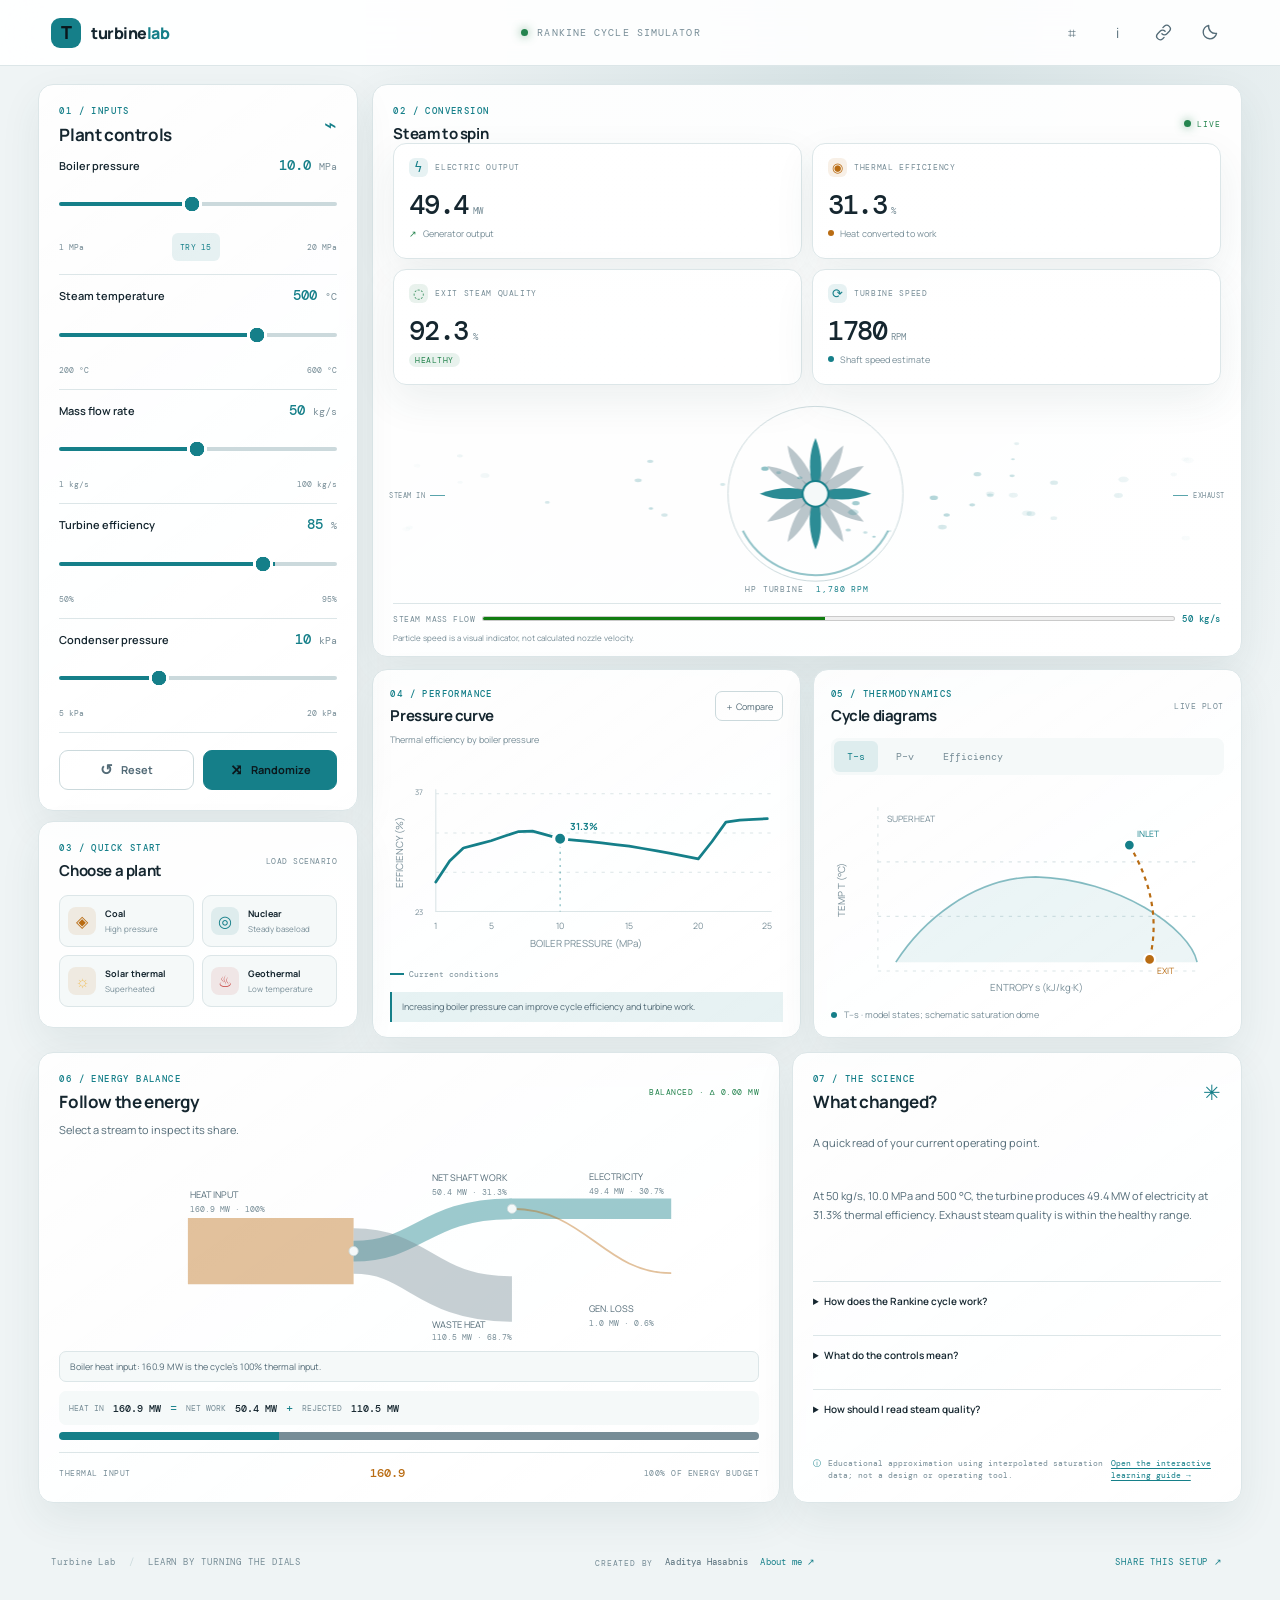
==== commit 83fd9e0d: "feat: enhance footer with creator links and improve layout for better accessibility" ====
--- a/index.html
+++ b/index.html
@@ -262,7 +262,15 @@
       </div>
     </main>
 
-    <footer class="footer"><span>Turbine Lab <span class="footer-divider">/</span> LEARN BY TURNING THE DIALS</span><button type="button" id="footer-share">SHARE THIS SETUP ↗</button></footer>
+    <footer class="footer">
+      <span>Turbine Lab <span class="footer-divider">/</span> LEARN BY TURNING THE DIALS</span>
+      <nav class="footer-credit" aria-label="About the creator">
+        <span>CREATED BY</span>
+        <a href="https://aadityahasabnis.com/" target="_blank" rel="noopener noreferrer">Aaditya Hasabnis</a>
+        <a href="https://aadityahasabnis.com/about" target="_blank" rel="noopener noreferrer">About me ↗</a>
+      </nav>
+      <button type="button" id="footer-share">SHARE THIS SETUP ↗</button>
+    </footer>
     <div class="mobile-results" aria-live="polite"><span>LIVE OUTPUT</span><strong><b id="mobile-power">—</b> MW</strong><i></i><strong><b id="mobile-efficiency">—</b>%</strong></div>
     <div class="toast" id="toast" role="status" aria-live="polite"></div>
   </body>
--- a/css/base.css
+++ b/css/base.css
@@ -61,8 +61,13 @@
 .eyebrow { margin: 0 0 8px; color: var(--cyan); font-size: 9px; font-weight: 500; letter-spacing: 1.4px; }
 h2, p { margin-top: 0; }
 
-.footer { max-width: 1540px; margin: 0 auto; padding: 16px clamp(18px, 4vw, 58px) 82px; display: flex; justify-content: space-between; gap: 15px; color: var(--text-faint); font-size: 9px; letter-spacing: .9px; }
+.footer { max-width: 1540px; margin: 0 auto; padding: 16px clamp(18px, 4vw, 58px) 82px; display: flex; align-items: center; justify-content: space-between; flex-wrap: wrap; gap: 15px; color: var(--text-faint); font-size: 9px; letter-spacing: .9px; }
 .footer-divider { padding: 0 7px; color: var(--border-strong); }
+.footer-credit { display: flex; flex-wrap: wrap; align-items: center; gap: 6px 12px; font-size: 9px; letter-spacing: .2px; }
+.footer-credit > span { color: var(--text-faint); font: 8px "DM Mono", monospace; letter-spacing: .8px; }
+.footer-credit a { color: var(--text-soft); transition: color .15s ease; }
+.footer-credit a:hover { color: var(--cyan); }
+.footer-credit a:last-child { color: var(--cyan); }
 .footer button { border: 0; background: none; color: var(--cyan); font: inherit; font-size: 9px; letter-spacing: .8px; }
 .toast { position: fixed; z-index: 40; right: 24px; bottom: 24px; padding: 11px 16px; color: var(--text); background: var(--surface-raised); border: 1px solid var(--border-strong); border-radius: 10px; box-shadow: var(--shadow); opacity: 0; transform: translateY(8px); pointer-events: none; transition: opacity .2s, transform .2s; }
 .toast.is-visible { opacity: 1; transform: translateY(0); }
@@ -77,7 +82,8 @@
   .topbar.is-hidden { top: -62px; }
   .icon-button { width: 36px; height: 36px; }
   main { padding-top: 12px; }
-  .footer { padding-bottom: 20px; font-size: 8px; }
+  .footer { justify-content: center; padding-bottom: 20px; font-size: 8px; text-align: center; }
+  .footer-credit { justify-content: center; flex-basis: 100%; }
 }
 
 @media (prefers-reduced-motion: reduce) {
--- a/css/layout.css
+++ b/css/layout.css
@@ -1,31 +1,64 @@
 .sim-grid {
   display: grid;
-  grid-template-columns: repeat(12, minmax(0, 1fr));
+  grid-template-columns: minmax(280px, 320px) minmax(0, 1fr);
   align-items: start;
-  gap: 12px;
+  gap: 14px;
 }
-.dashboard-zone { display: flex; min-width: 0; flex-direction: column; gap: 0; }
-.dashboard-zone[data-dashboard-zone="left"] { grid-column: 1 / span 3; }
-.dashboard-zone[data-dashboard-zone="center"] { grid-column: 4 / span 5; }
-.dashboard-zone[data-dashboard-zone="right"] { grid-column: 9 / span 4; }
+
+.dashboard-zone { display: flex; min-width: 0; flex-direction: column; gap: 10px; }
+.dashboard-zone[data-dashboard-zone="left"] { grid-column: 1; grid-row: 1; }
+.dashboard-zone[data-dashboard-zone="left"] > .presets-panel { margin-top: 0; }
+.dashboard-zone[data-dashboard-zone="center"] { grid-column: 1 / -1; }
+.dashboard-zone[data-dashboard-zone="right"] { display: contents; }
 .dashboard-zone[data-dashboard-zone="bottom"] {
   grid-column: 1 / -1;
   display: grid;
   grid-template-columns: minmax(0, 1.65fr) minmax(280px, 1fr);
-  align-items: start;
-  gap: 10px;
+  align-items: stretch;
+  gap: 12px;
 }
-.dashboard-zone > .layout-component { width: 100%; }
-.dashboard-zone:not([data-dashboard-zone="bottom"]) > .layout-component + .layout-component { margin-top: 10px; }
-.dashboard-zone > .energy-panel,
-.dashboard-zone > .learn-panel { margin-top: 0; }
-.dashboard-zone[data-dashboard-zone="bottom"] > .layout-component { margin-top: 0; }
+
+.dashboard-workspace {
+  grid-column: 2;
+  display: grid;
+  grid-template-columns: repeat(2, minmax(0, 1fr));
+  align-content: start;
+  align-items: stretch;
+  gap: 12px;
+}
+.dashboard-workspace > .dashboard-zone[data-dashboard-zone="center"] { grid-column: 1 / -1; }
+.dashboard-workspace > .dashboard-zone[data-dashboard-zone="right"],
+.dashboard-workspace > .dashboard-zone[data-dashboard-zone="bottom"] { display: contents; }
+.dashboard-workspace > .dashboard-zone > .layout-component { width: 100%; }
+.dashboard-zone[data-dashboard-zone="bottom"] > .layout-component { width: 100%; }
+
+@media (min-width: 901px) {
+  .dashboard-workspace [data-layout-panel="performance"],
+  .dashboard-workspace [data-layout-panel="thermodynamics"] {
+    margin-top: 0;
+    align-self: stretch;
+  }
+  .dashboard-workspace .chart-panel { display: flex; flex-direction: column; }
+  .dashboard-workspace .efficiency-chart,
+  .dashboard-workspace .cycle-chart { flex: 1; min-height: 0; }
+  .dashboard-workspace .efficiency-chart svg,
+  .dashboard-workspace .cycle-chart svg { height: 100%; }
+}
+
+.dashboard-zone[data-dashboard-zone="bottom"] > .layout-component { align-self: stretch; }
+.dashboard-zone[data-dashboard-zone="bottom"] > .learn-panel {
+  display: flex;
+  flex-direction: column;
+  justify-content: space-between;
+}
+
 .dashboard-zone > .layout-size-compact { padding: 12px; }
 .dashboard-zone > .layout-size-compact .turbine-stage { height: 145px; }
 .dashboard-zone > .layout-size-compact .metric-card { min-height: 90px; padding: 10px; }
 .dashboard-zone > .layout-size-spacious { padding: 24px; }
 .dashboard-zone > .layout-size-spacious .turbine-stage { height: clamp(210px, 23vw, 290px); }
 .dashboard-zone > .layout-size-spacious .metric-card { min-height: 120px; }
+
 .is-layout-editing .layout-component.is-layout-selected {
   border-color: var(--cyan);
   box-shadow: 0 0 0 2px color-mix(in srgb, var(--cyan) 28%, transparent);
@@ -36,28 +69,25 @@
 }
 .sim-grid[data-chart-mobile="efficiency"] .efficiency-panel { display: none; }
 
-.is-mobile-layout .dashboard-zone { display: contents; }
-.is-mobile-layout .dashboard-zone[data-dashboard-zone="bottom"] { display: contents; }
-.is-mobile-layout .dashboard-zone > .layout-component { grid-column: 1 / -1; }
-.is-mobile-layout .dashboard-zone:not([data-dashboard-zone="bottom"]) > .layout-component + .layout-component { margin-top: 10px; }
-.is-mobile-layout .dashboard-zone[data-dashboard-zone="bottom"] > .layout-component + .layout-component { margin-top: 10px; }
-
 @media (min-width: 640px) and (max-width: 1024px) {
-  .dashboard-zone[data-dashboard-zone="left"] { grid-column: 1 / span 4; }
-  .dashboard-zone[data-dashboard-zone="center"] { grid-column: 5 / span 8; }
-  .dashboard-zone[data-dashboard-zone="right"] { display: none; }
-  .dashboard-zone[data-dashboard-zone="bottom"] { grid-template-columns: minmax(0, 1.25fr) minmax(250px, 1fr); }
+  .sim-grid { grid-template-columns: minmax(220px, .8fr) minmax(0, 1.2fr); gap: 12px; }
+  .dashboard-workspace { gap: 10px; }
+  .dashboard-workspace.is-single-column { grid-template-columns: minmax(0, 1fr); }
+  .dashboard-workspace.is-single-column > .dashboard-zone[data-dashboard-zone="center"] { grid-column: 1; }
+  .dashboard-zone[data-dashboard-zone="bottom"] {
+    grid-template-columns: minmax(0, 1.25fr) minmax(250px, 1fr);
+  }
 }
 
 @media (max-width: 639px) {
   main { padding-right: 14px; padding-left: 14px; }
   .sim-grid { grid-template-columns: minmax(0, 1fr); gap: 8px; }
-  .is-mobile-layout .dashboard-zone { display: contents; }
-  .is-mobile-layout .dashboard-zone[data-dashboard-zone="bottom"] { display: contents; }
-  .is-mobile-layout .dashboard-zone > .layout-component { grid-column: 1 / -1; }
-  .is-mobile-layout .dashboard-zone > .layout-component + .layout-component { margin-top: 10px; }
-  .dashboard-zone[data-dashboard-zone="right"] { display: contents; }
-  .dashboard-zone[data-dashboard-zone="bottom"] { display: contents; }
+  .dashboard-workspace,
+  .dashboard-zone { display: contents; }
+  .dashboard-zone[data-dashboard-zone="left"],
+  .dashboard-workspace { grid-column: 1; }
+  .dashboard-zone > .layout-component { grid-column: 1 / -1; }
+  .dashboard-zone[data-dashboard-zone="left"] > .presets-panel { margin-top: 10px; }
   .sim-grid .efficiency-panel { display: none; }
   .is-layout-editing .sim-grid .efficiency-panel { display: block; }
   .dashboard-zone > .layout-size-spacious { padding: 20px 16px; }
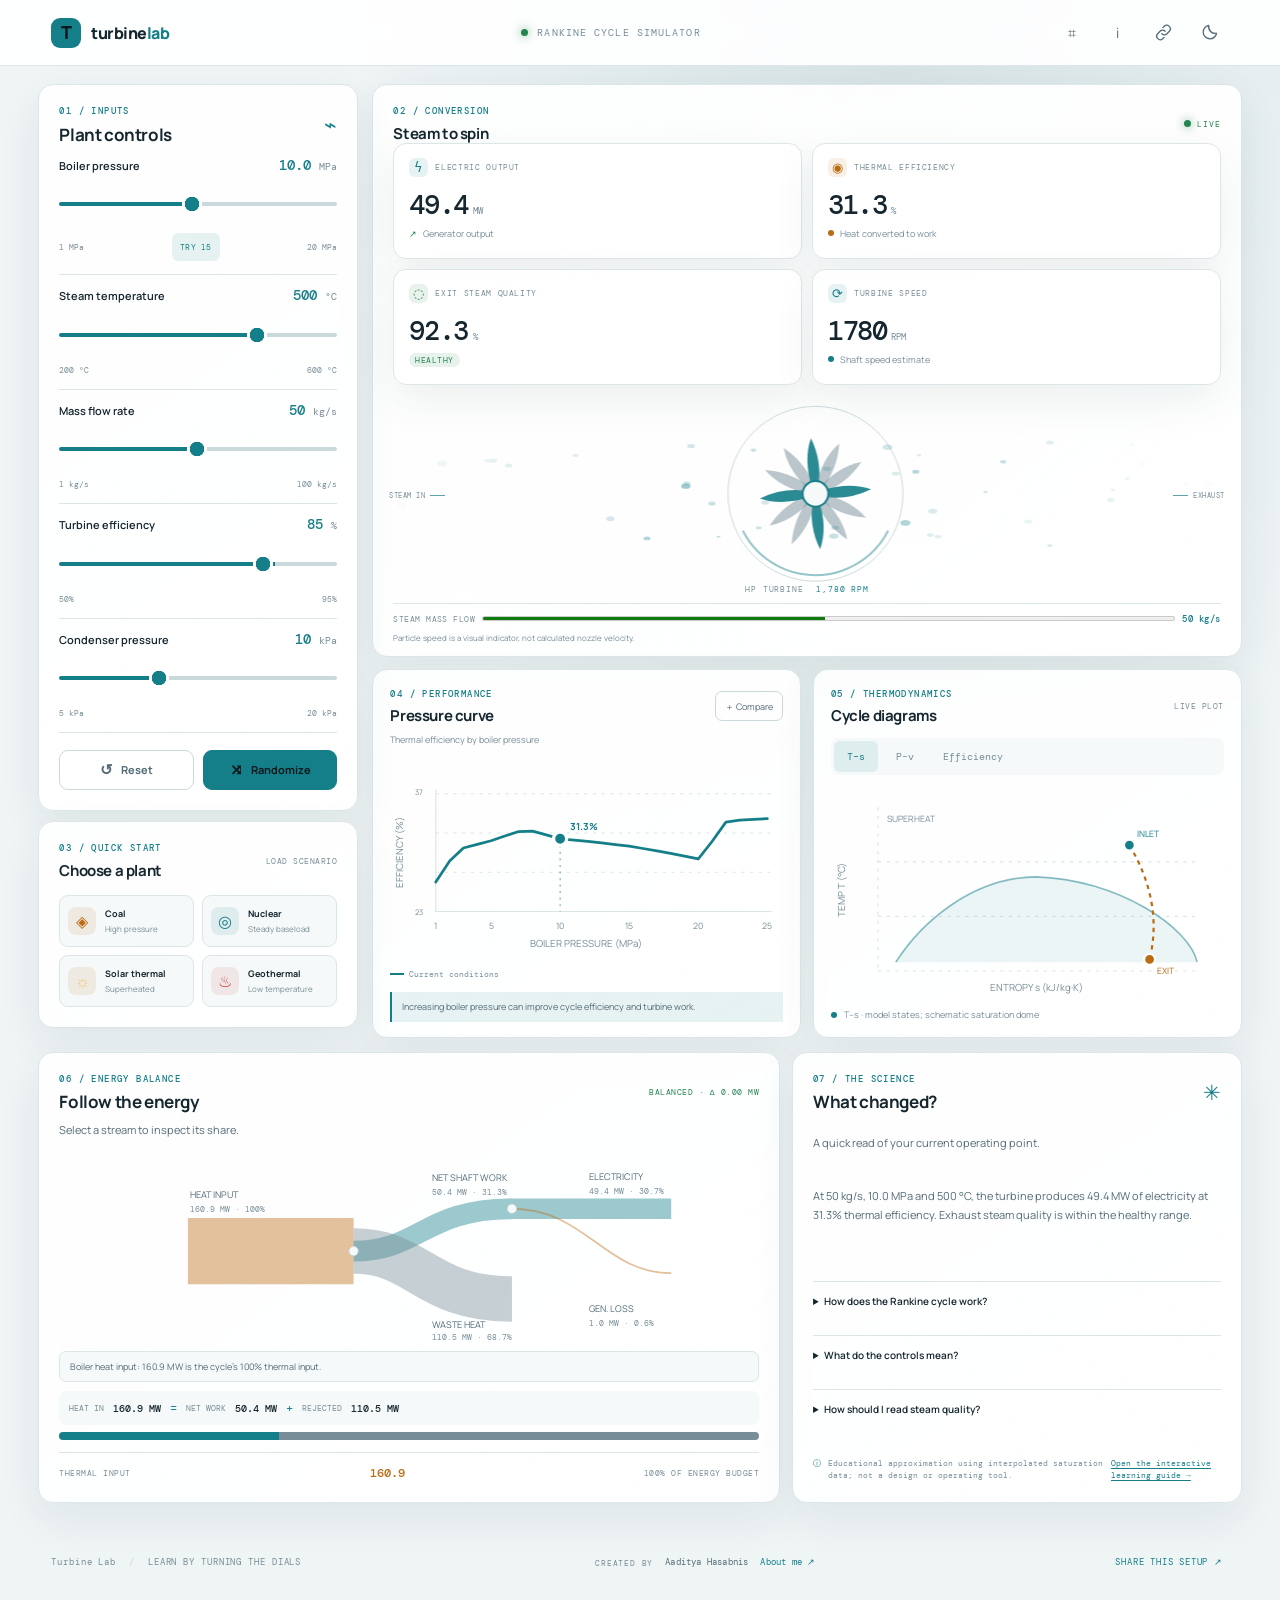
==== commit b02510f1: "feat: add footer styles and integrate footer component across multiple pages" ====
--- a/index.html
+++ b/index.html
@@ -49,6 +49,7 @@
     <link rel="stylesheet" href="css/base.css">
     <link rel="stylesheet" href="css/components.css">
     <link rel="stylesheet" href="css/layout.css">
+    <link rel="stylesheet" href="css/footer.css">
     <script type="module" src="js/main.mjs"></script>
   </head>
   <body>
--- a/css/base.css
+++ b/css/base.css
@@ -63,11 +63,6 @@
 
 .footer { max-width: 1540px; margin: 0 auto; padding: 16px clamp(18px, 4vw, 58px) 82px; display: flex; align-items: center; justify-content: space-between; flex-wrap: wrap; gap: 15px; color: var(--text-faint); font-size: 9px; letter-spacing: .9px; }
 .footer-divider { padding: 0 7px; color: var(--border-strong); }
-.footer-credit { display: flex; flex-wrap: wrap; align-items: center; gap: 6px 12px; font-size: 9px; letter-spacing: .2px; }
-.footer-credit > span { color: var(--text-faint); font: 8px "DM Mono", monospace; letter-spacing: .8px; }
-.footer-credit a { color: var(--text-soft); transition: color .15s ease; }
-.footer-credit a:hover { color: var(--cyan); }
-.footer-credit a:last-child { color: var(--cyan); }
 .footer button { border: 0; background: none; color: var(--cyan); font: inherit; font-size: 9px; letter-spacing: .8px; }
 .toast { position: fixed; z-index: 40; right: 24px; bottom: 24px; padding: 11px 16px; color: var(--text); background: var(--surface-raised); border: 1px solid var(--border-strong); border-radius: 10px; box-shadow: var(--shadow); opacity: 0; transform: translateY(8px); pointer-events: none; transition: opacity .2s, transform .2s; }
 .toast.is-visible { opacity: 1; transform: translateY(0); }
--- a/css/footer.css
+++ b/css/footer.css
@@ -0,0 +1,24 @@
+.footer-credit {
+  display: flex;
+  flex-wrap: wrap;
+  align-items: center;
+  gap: 6px 12px;
+  font-size: 9px;
+  letter-spacing: .2px;
+}
+
+.footer-credit > span {
+  color: var(--text-faint);
+  font: 8px "DM Mono", monospace;
+  letter-spacing: .8px;
+}
+
+.footer-credit a {
+  color: var(--text-soft);
+  transition: color .15s ease;
+}
+
+.footer-credit a:hover,
+.footer-credit a:last-child {
+  color: var(--cyan);
+}
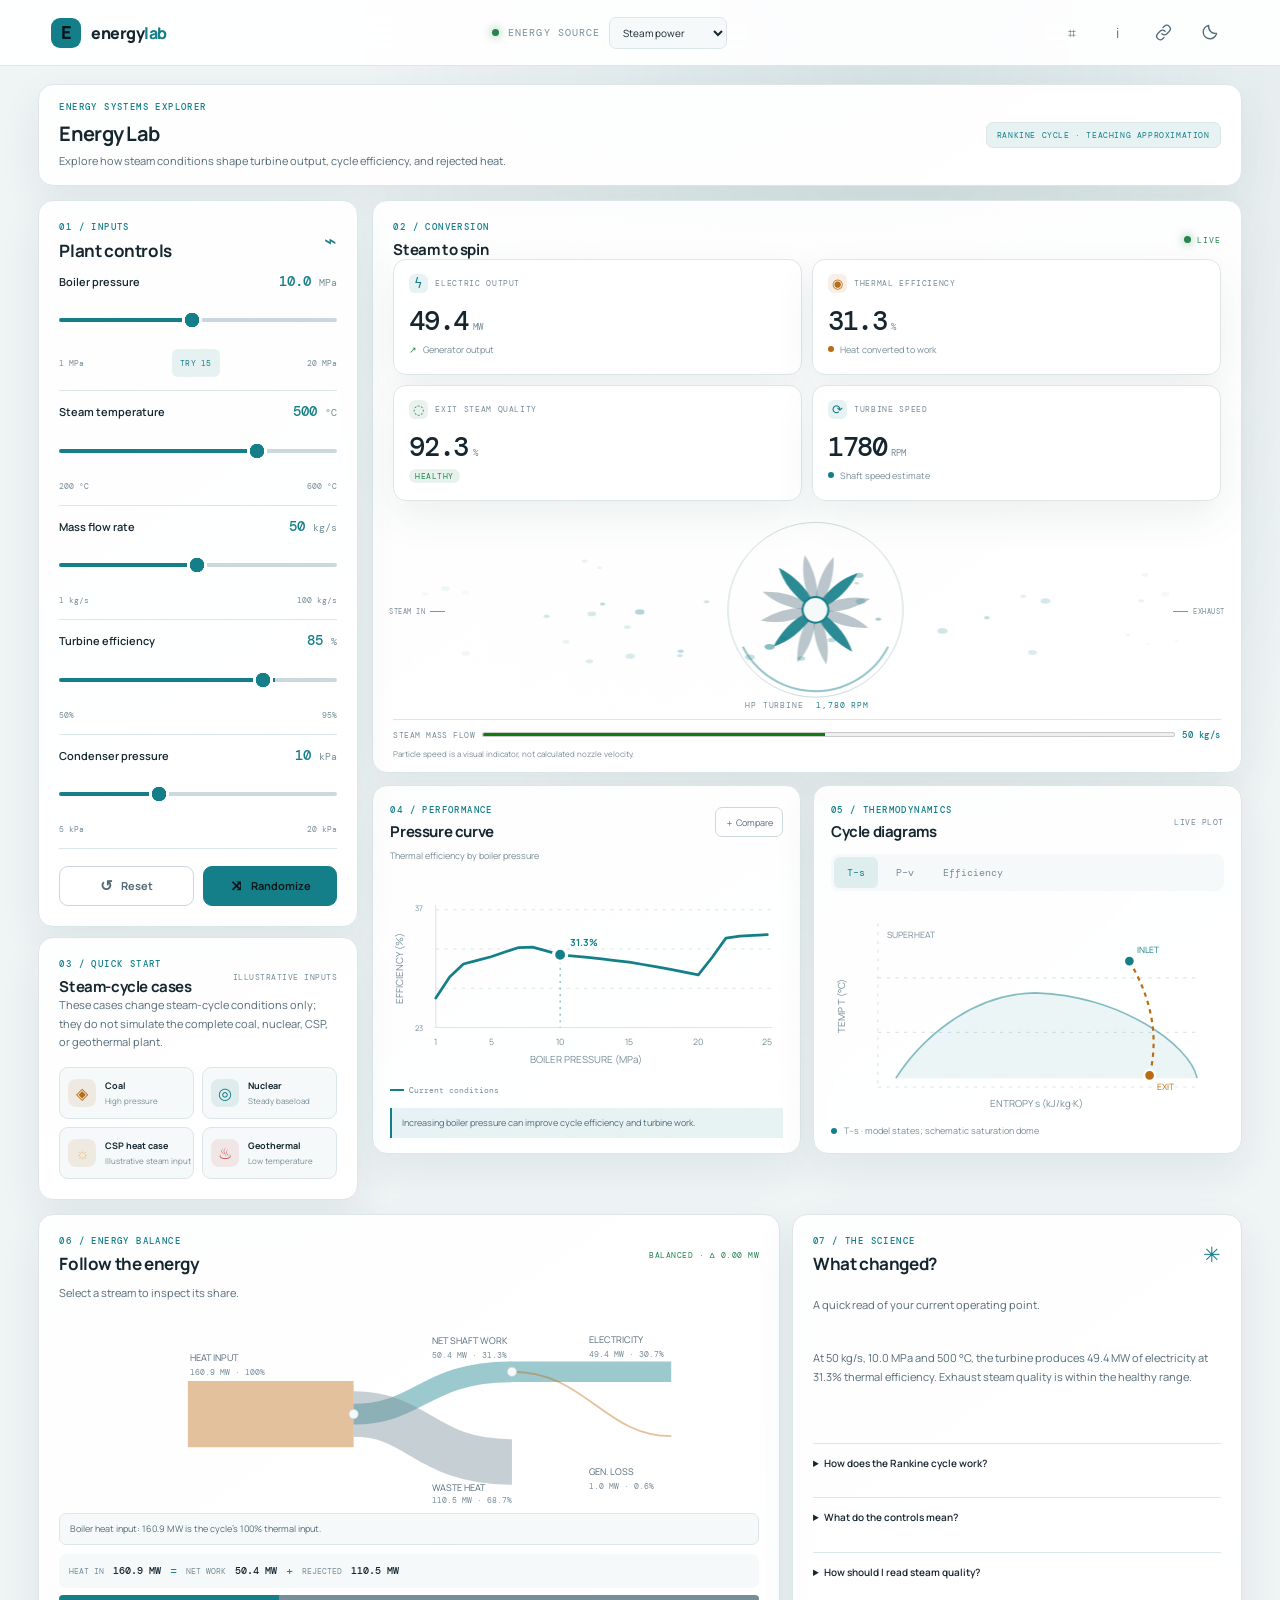
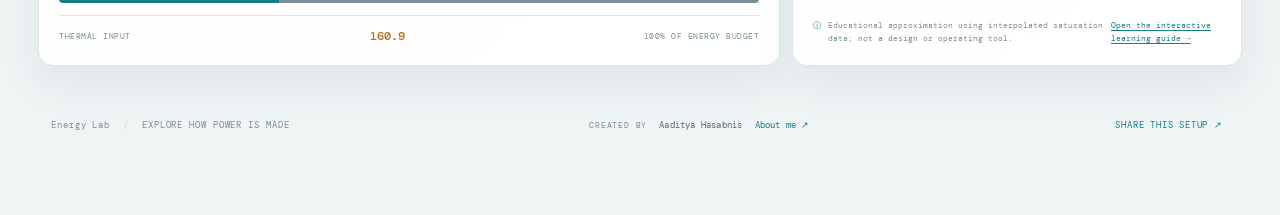
==== commit 99ff2afd: "Add renewable energy models and UI components - Implemented models for solar PV and wind energy, inc" ====
--- a/index.html
+++ b/index.html
@@ -4,35 +4,35 @@
     <meta charset="utf-8">
     <meta name="viewport" content="width=device-width, initial-scale=1">
     <meta name="theme-color" content="#0b1118">
-    <meta name="description" content="Explore a steam power plant in an interactive Rankine cycle simulator. Adjust pressure, temperature and flow to see turbine power, efficiency and energy flow.">
+    <meta name="description" content="Explore steam, wind, and solar PV power systems in Energy Lab. Adjust resource and equipment inputs to see how electricity is generated.">
     <meta name="robots" content="index,follow,max-image-preview:large">
     <link rel="canonical" href="https://turbinelab.aadityahasabnis.com/">
     <link rel="icon" href="assets/favicon.svg" type="image/svg+xml">
     <meta property="og:type" content="website">
-    <meta property="og:site_name" content="Turbine Lab">
+    <meta property="og:site_name" content="Energy Lab">
     <meta property="og:locale" content="en_US">
     <meta property="og:url" content="https://turbinelab.aadityahasabnis.com/">
-    <meta property="og:title" content="Turbine Lab — See Steam Power in Motion">
-    <meta property="og:description" content="Explore a steam power plant in an interactive Rankine cycle. Tune the conditions, follow the energy and discover the trade-offs.">
+    <meta property="og:title" content="Energy Lab — Explore How Power Is Made">
+    <meta property="og:description" content="Explore steam, wind, and solar PV power systems. Change resource conditions and follow the energy conversion.">
     <meta property="og:image" content="https://turbinelab.aadityahasabnis.com/assets/turbine-lab-og.png">
     <meta property="og:image:type" content="image/png">
     <meta property="og:image:width" content="1200">
     <meta property="og:image:height" content="630">
-    <meta property="og:image:alt" content="Turbine Lab: an illustrated steam turbine transforms heat into useful electricity.">
+    <meta property="og:image:alt" content="Energy Lab: an illustration of energy resources being converted into electricity.">
     <meta name="twitter:card" content="summary_large_image">
-    <meta name="twitter:title" content="Turbine Lab — See Steam Power in Motion">
-    <meta name="twitter:description" content="Explore a steam power plant in an interactive Rankine cycle. Tune the conditions, follow the energy and discover the trade-offs.">
+    <meta name="twitter:title" content="Energy Lab — Explore How Power Is Made">
+    <meta name="twitter:description" content="Explore steam, wind, and solar PV power systems. Change resource conditions and follow the energy conversion.">
     <meta name="twitter:image" content="https://turbinelab.aadityahasabnis.com/assets/turbine-lab-og.png">
-    <meta name="twitter:image:alt" content="Turbine Lab: an illustrated steam turbine transforms heat into useful electricity.">
-    <title>Turbine Lab | Interactive Steam Power Simulator</title>
+    <meta name="twitter:image:alt" content="Energy Lab: an illustration of energy resources being converted into electricity.">
+    <title>Energy Lab | Interactive Power Systems</title>
     <script type="application/ld+json">
       {
         "@context": "https://schema.org",
         "@type": "SoftwareApplication",
-        "name": "Turbine Lab",
+        "name": "Energy Lab",
         "applicationCategory": "EducationalApplication",
         "operatingSystem": "Any",
-        "description": "A browser-based Rankine cycle simulator for exploring steam power, turbine performance and energy flow.",
+        "description": "A browser-based learning studio for exploring steam, wind, and solar photovoltaic power systems.",
         "url": "https://turbinelab.aadityahasabnis.com/",
         "image": "https://turbinelab.aadityahasabnis.com/assets/turbine-lab-og.png",
         "offers": {
@@ -54,11 +54,11 @@
   </head>
   <body>
     <header class="topbar">
-      <a class="brand" href="#" aria-label="Turbine Lab home"><span class="brand-mark">T</span><span>turbine<span class="brand-light">lab</span></span></a>
-      <div class="topbar-meta"><span class="live-dot"></span><span>RANKINE CYCLE SIMULATOR</span></div>
+      <a class="brand" href="#" aria-label="Energy Lab home"><span class="brand-mark">E</span><span>energy<span class="brand-light">lab</span></span></a>
+      <div class="topbar-meta"><span class="live-dot"></span><label for="source-select">ENERGY SOURCE</label><select id="source-select" aria-label="Choose an energy source"><option value="steam">Steam power</option><option value="wind">Wind power</option><option value="solar-pv">Solar PV</option></select></div>
       <div class="topbar-actions">
         <button class="icon-button" id="layout-toggle" type="button" aria-label="Customize dashboard layout" aria-pressed="false" title="Customize dashboard layout">⌗</button>
-        <a class="icon-button learn-link" href="docs/" aria-label="Open the Turbine Lab field guide" title="Open field guide">i</a>
+        <a class="icon-button learn-link" href="docs/" aria-label="Open the Energy Lab steam field guide" title="Open steam field guide">i</a>
         <button class="icon-button" id="share-button" type="button" aria-label="Copy share link" title="Copy share link">
           <svg viewBox="0 0 24 24" aria-hidden="true"><path d="M10 13.5a4.5 4.5 0 0 0 6.36 0l3-3A4.5 4.5 0 0 0 13 4.14l-1.72 1.72M14 10.5a4.5 4.5 0 0 0-6.36 0l-3 3A4.5 4.5 0 0 0 11 19.86l1.72-1.72"/></svg>
         </button>
@@ -74,7 +74,7 @@
       <select id="layout-panel-select">
         <option value="controls">Plant controls</option>
         <option value="conversion">Steam to spin</option>
-        <option value="presets">Choose a plant</option>
+        <option value="presets">Steam-cycle cases</option>
         <option value="performance">Pressure curve</option>
         <option value="thermodynamics">Cycle diagrams</option>
         <option value="energy">Follow the energy</option>
@@ -97,6 +97,56 @@
     </div>
 
     <main>
+      <section class="panel source-intro" aria-labelledby="source-title">
+        <div><p class="eyebrow">ENERGY SYSTEMS EXPLORER</p><h1 id="source-title">Energy Lab</h1><p id="source-subtitle">Explore how different energy technologies convert a resource into electricity.</p></div>
+        <span class="source-tag" id="source-model-tag">RANKINE CYCLE</span>
+      </section>
+      <section id="renewable-workspace" class="renewable-workspace" hidden aria-label="Renewable energy simulator">
+        <aside class="panel controls-panel renewable-controls">
+          <div class="section-heading"><div><p class="eyebrow">01 / RESOURCE & EQUIPMENT</p><h2 id="renewable-controls-title">Wind turbine controls</h2></div><span class="heading-icon">⌁</span></div>
+          <form id="renewable-form">
+            <div class="source-controls" data-model-source="wind">
+              <div class="control"><div class="control-label"><label for="wind-speed">Hub-height wind speed</label><output id="wind-speed-value" for="wind-speed">8.0 <small>m/s</small></output></div><input id="wind-speed" name="windSpeedMs" type="range" min="0" max="30" step="0.5"><div class="range-scale"><span>0 m/s</span><span>30 m/s</span></div></div>
+              <div class="control"><div class="control-label"><label for="rotor-radius">Rotor radius</label><output id="rotor-radius-value" for="rotor-radius">47 <small>m</small></output></div><input id="rotor-radius" name="rotorRadiusM" type="range" min="10" max="100" step="1"><div class="range-scale"><span>10 m</span><span>100 m</span></div></div>
+              <div class="control"><div class="control-label"><label for="rated-power">Rated electrical capacity</label><output id="rated-power-value" for="rated-power">3,000 <small>kW</small></output></div><input id="rated-power" name="ratedPowerKW" type="range" min="100" max="15000" step="100"><div class="range-scale"><span>100 kW</span><span>15 MW</span></div></div>
+              <div class="control"><div class="control-label"><label for="cut-in">Cut-in wind speed</label><output id="cut-in-value" for="cut-in">3.0 <small>m/s</small></output></div><input id="cut-in" name="cutInMs" type="range" min="1" max="8" step="0.5"><div class="range-scale"><span>1 m/s</span><span>8 m/s</span></div></div>
+              <div class="control"><div class="control-label"><label for="rated-speed">Rated wind speed</label><output id="rated-speed-value" for="rated-speed">12.0 <small>m/s</small></output></div><input id="rated-speed" name="ratedMs" type="range" min="8" max="16" step="0.5"><div class="range-scale"><span>8 m/s</span><span>16 m/s</span></div></div>
+              <div class="control"><div class="control-label"><label for="cut-out">Cut-out wind speed</label><output id="cut-out-value" for="cut-out">25.0 <small>m/s</small></output></div><input id="cut-out" name="cutOutMs" type="range" min="18" max="30" step="0.5"><div class="range-scale"><span>18 m/s</span><span>30 m/s</span></div></div>
+            </div>
+            <div class="source-controls" data-model-source="solar-pv" hidden>
+              <div class="control"><div class="control-label"><label for="pv-capacity">Installed PV capacity</label><output id="pv-capacity-value" for="pv-capacity">1,000 <small>kWp</small></output></div><input id="pv-capacity" name="capacityKW" type="range" min="1" max="100000" step="1"><div class="range-scale"><span>1 kWp</span><span>100 MWp</span></div></div>
+              <div class="control"><div class="control-label"><label for="irradiance">Plane-of-array irradiance</label><output id="irradiance-value" for="irradiance">800 <small>W/m²</small></output></div><input id="irradiance" name="irradianceWm2" type="range" min="0" max="1200" step="10"><div class="range-scale"><span>0 W/m²</span><span>1,200 W/m²</span></div></div>
+              <div class="control"><div class="control-label"><label for="ambient-temp">Ambient temperature</label><output id="ambient-temp-value" for="ambient-temp">25 <small>°C</small></output></div><input id="ambient-temp" name="ambientTempC" type="range" min="-20" max="55" step="1"><div class="range-scale"><span>−20 °C</span><span>55 °C</span></div></div>
+              <div class="control"><div class="control-label"><label for="system-loss">Other system losses</label><output id="system-loss-value" for="system-loss">14 <small>%</small></output></div><input id="system-loss" name="systemLossPct" type="range" min="0" max="35" step="1"><div class="range-scale"><span>0%</span><span>35%</span></div></div>
+            </div>
+            <div class="control-actions"><button class="button button-quiet" id="renewable-reset" type="button"><span>↺</span> Reset source inputs</button></div>
+          </form>
+          <p class="panel-note" id="renewable-assumption">Inputs describe a simplified operating point, not a site forecast.</p>
+        </aside>
+        <div class="renewable-results">
+          <section class="panel renewable-output">
+            <div class="section-heading compact-heading"><div><p class="eyebrow">02 / CONVERSION</p><h2 id="renewable-title">Wind to electricity</h2></div><span class="live-label"><span class="live-dot"></span> LIVE</span></div>
+            <div id="renewable-scene" class="renewable-scene" role="img" aria-label="Source conversion schematic"></div>
+            <div class="metrics-grid renewable-metrics">
+              <article class="metric-card metric-power"><div class="metric-top"><span class="metric-icon">ϟ</span><span class="metric-label">ELECTRIC OUTPUT</span></div><div class="metric-value"><span id="renewable-power">—</span><small>MW</small></div><div class="metric-foot" id="renewable-state">Operating state</div></article>
+              <article class="metric-card metric-efficiency"><div class="metric-top"><span class="metric-icon">◉</span><span class="metric-label" id="resource-label">RESOURCE POWER</span></div><div class="metric-value"><span id="renewable-resource">—</span><small>MW</small></div><div class="metric-foot">Energy available at the model boundary</div></article>
+              <article class="metric-card metric-quality"><div class="metric-top"><span class="metric-icon">↘</span><span class="metric-label">NOT CONVERTED</span></div><div class="metric-value"><span id="renewable-loss">—</span><small>MW</small></div><div class="metric-foot">Includes unavailable and conversion losses</div></article>
+              <article class="metric-card metric-rpm"><div class="metric-top"><span class="metric-icon">%</span><span class="metric-label">BOUNDARY CONVERSION</span></div><div class="metric-value"><span id="renewable-efficiency">—</span><small>%</small></div><div class="metric-foot">Electric output ÷ resource input</div></article>
+            </div>
+            <p class="explanation" id="renewable-explanation" aria-live="polite"></p>
+            <div class="renewable-chart-wrap"><svg id="renewable-chart" viewBox="0 0 720 230" role="img" aria-label="Energy conversion from resource to electricity"></svg><div class="renewable-chart-key" aria-hidden="true"><span><i class="key-current"></i>Current setup</span><span class="pin-key"><i class="key-pinned"></i>Pinned reference</span></div></div>
+          </section>
+          <section class="panel renewable-lower">
+            <div class="section-heading"><div><p class="eyebrow">03 / ENERGY BALANCE</p><h2>Follow the energy</h2></div><span class="balance-tag" id="renewable-balance">BALANCED</span></div>
+            <div class="renewable-balance-row"><span>RESOURCE INPUT</span><strong id="renewable-input">— MW</strong><i>→</i><span>ELECTRICITY</span><strong id="renewable-electricity">— MW</strong><span>NOT CONVERTED</span><strong id="renewable-rejected">— MW</strong></div>
+            <div class="energy-split"><span id="renewable-output-bar"></span><span id="renewable-loss-bar"></span></div>
+            <p class="model-note"><span>ⓘ</span><span id="renewable-model-note">Educational operating-point estimate; not a design or site assessment.</span></p>
+            <details class="learn-details"><summary>What is included in this model?</summary><p id="renewable-details">The estimate uses the selected resource and equipment inputs. Weather variability, annual production, grid behavior, and project economics are outside this model.</p></details>
+          </section>
+          <section class="panel renewable-presets"><div class="section-heading compact-heading"><div><p class="eyebrow">04 / QUICK START</p><h2>Explore a scenario</h2></div><button class="compare-button" id="renewable-compare" type="button" aria-pressed="false">＋ Pin current setup</button></div><p class="scenario-instruction">Each scenario loads a complete reference setup for a repeatable comparison. Changing any control switches to a custom setup.</p><div id="renewable-scenario-cards" class="preset-grid" role="group" aria-label="Reference operating scenarios"></div><p id="renewable-scenario-state" class="scenario-state" aria-live="polite">CURRENT SETUP · Custom</p><div id="renewable-compare-card" class="compare-card" aria-live="polite"><span class="compare-empty-mark" aria-hidden="true">＋</span><span><strong>No reference pinned</strong><small>Pin this setup, then select a scenario or change an input to compare.</small></span></div></section>
+          <section class="panel human-benefits"><div class="section-heading"><div><p class="eyebrow">POWER THAT SERVES PEOPLE</p><h2>Why clean electricity matters</h2></div><span class="heading-icon">✳</span></div><div class="benefit-grid"><article><span>01</span><h3>Cleaner air at generation</h3><p>Wind and PV generate electricity without burning fuel on site. When they displace fossil generation, they can reduce combustion-related air pollution and CO₂.</p></article><article><span>02</span><h3>Less fuel dependence</h3><p>Wind and sunlight are local energy flows. Using them can diversify electricity supply and reduce exposure to fuel-price and delivery swings.</p></article><article><span>03</span><h3>Build a system that works</h3><p>Sun and wind vary with weather and time. Strong grids, storage, flexible demand, and other generation help turn variable output into reliable service.</p></article></div><p class="benefit-caveat">Benefits depend on location, what generation is displaced, materials, siting, and how the grid is operated. <a href="https://www.iea.org/reports/sustainable-recovery/electricity" target="_blank" rel="noopener noreferrer">IEA: emissions, air pollution, and water impacts ↗</a> · <a href="https://www.iea.org/reports/renewables-2026/executive-summary" target="_blank" rel="noopener noreferrer">IEA: integration and flexibility ↗</a></p></section>
+        </div>
+      </section>
       <div class="sim-grid">
         <aside class="panel controls-panel layout-component" data-layout-panel="controls" aria-labelledby="controls-title">
           <div class="section-heading">
@@ -180,13 +230,14 @@
 
           <section class="panel presets-panel layout-component" data-layout-panel="presets" aria-labelledby="presets-title">
             <div class="section-heading compact-heading">
-              <div><p class="eyebrow">03 / QUICK START</p><h2 id="presets-title">Choose a plant</h2></div>
-              <span class="small-muted">LOAD SCENARIO</span>
-            </div>
+              <div><p class="eyebrow">03 / QUICK START</p><h2 id="presets-title">Steam-cycle cases</h2></div>
+              <span class="small-muted">ILLUSTRATIVE INPUTS</span>
+            </div>
+            <p class="panel-note">These cases change steam-cycle conditions only; they do not simulate the complete coal, nuclear, CSP, or geothermal plant.</p>
             <div class="preset-grid">
               <button class="preset-card" data-preset="coal" type="button"><span class="preset-icon preset-coal">◈</span><span><strong>Coal</strong><small>High pressure</small></span></button>
               <button class="preset-card" data-preset="nuclear" type="button"><span class="preset-icon preset-nuclear">◎</span><span><strong>Nuclear</strong><small>Steady baseload</small></span></button>
-              <button class="preset-card" data-preset="solar" type="button"><span class="preset-icon preset-solar">☼</span><span><strong>Solar thermal</strong><small>Superheated</small></span></button>
+              <button class="preset-card" data-preset="solar" type="button"><span class="preset-icon preset-solar">☼</span><span><strong>CSP heat case</strong><small>Illustrative steam input</small></span></button>
               <button class="preset-card" data-preset="geothermal" type="button"><span class="preset-icon preset-geothermal">♨</span><span><strong>Geothermal</strong><small>Low temperature</small></span></button>
             </div>
           </section>
@@ -264,7 +315,7 @@
     </main>
 
     <footer class="footer">
-      <span>Turbine Lab <span class="footer-divider">/</span> LEARN BY TURNING THE DIALS</span>
+      <span>Energy Lab <span class="footer-divider">/</span> EXPLORE HOW POWER IS MADE</span>
       <nav class="footer-credit" aria-label="About the creator">
         <span>CREATED BY</span>
         <a href="https://aadityahasabnis.com/" target="_blank" rel="noopener noreferrer">Aaditya Hasabnis</a>
--- a/css/base.css
+++ b/css/base.css
@@ -49,6 +49,7 @@
 .brand-light { color: var(--cyan); }
 .topbar-meta, .eyebrow, .metric-label, .small-muted, .footer, .experiment-tag, .live-label, .range-scale, .energy-total, .chart-legend, .model-note { font-family: "DM Mono", monospace; }
 .topbar-meta { display: flex; align-items: center; gap: 9px; color: var(--text-faint); font-size: 10px; letter-spacing: 1.1px; }
+.topbar-meta select { min-height:32px; padding:0 25px 0 9px; color:var(--text); background:var(--surface-raised); border:1px solid var(--border); border-radius:7px; font:10px "Manrope",sans-serif; letter-spacing:0; }
 .live-dot { width: 7px; height: 7px; border-radius: 50%; display: inline-block; background: var(--green); box-shadow: 0 0 10px color-mix(in srgb, var(--green) 70%, transparent); }
 .topbar-actions { display: flex; gap: 8px; }
 .icon-button { width: 38px; height: 38px; display: grid; place-items: center; background: transparent; border: 1px solid transparent; border-radius: 10px; color: var(--text-soft); }
@@ -70,10 +71,13 @@
 @media (max-width: 639px) {
   body { padding-bottom: 62px; }
   .topbar { height: 58px; padding: 0 16px; }
-  .topbar-meta { display: none; }
+  .topbar-meta { display: flex; gap:0; }
+  .topbar-meta .live-dot, .topbar-meta label { display:none; }
+  .topbar-meta select { width:91px; min-height:30px; padding:0 4px; font-size:9px; }
   .brand { font-size: 14px; }
   .brand-mark { width: 27px; height: 27px; }
   .topbar-actions { gap: 4px; }
+  .topbar-actions #layout-toggle, .topbar-actions .learn-link { display:none; }
   .topbar.is-hidden { top: -62px; }
   .icon-button { width: 36px; height: 36px; }
   main { padding-top: 12px; }
--- a/css/components.css
+++ b/css/components.css
@@ -146,6 +146,7 @@
   backdrop-filter: blur(18px);
 }
 .layout-toolbar:not([hidden]) { display: flex; }
+.renewable-mode .layout-toolbar { display: none !important; }
 .layout-toolbar label { color: var(--text-faint); font: 9px "DM Mono", monospace; letter-spacing: .5px; }
 .layout-toolbar select, .layout-toolbar button {
   min-height: 34px;
--- a/css/layout.css
+++ b/css/layout.css
@@ -3,6 +3,105 @@
   grid-template-columns: minmax(280px, 320px) minmax(0, 1fr);
   align-items: start;
   gap: 14px;
+}
+
+.source-intro { display:flex; align-items:center; justify-content:space-between; gap:20px; margin-bottom:14px; padding:16px 20px; }
+.source-intro .eyebrow { margin-bottom:4px; }
+.source-intro h1 { margin:0; font-size:20px; letter-spacing:-.7px; }
+.source-intro p:last-child { margin:4px 0 0; color:var(--text-soft); font-size:11px; }
+.source-tag { flex:0 0 auto; padding:7px 10px; border:1px solid var(--border); border-radius:7px; color:var(--cyan); background:var(--cyan-soft); font:8px "DM Mono",monospace; letter-spacing:.6px; }
+.renewable-workspace { display:grid; grid-template-columns:minmax(260px,320px) minmax(0,1fr); align-items:start; gap:14px; }
+.renewable-controls { position:sticky; top:78px; }
+.renewable-controls .control { padding-top:7px; padding-bottom:8px; }
+.renewable-controls input[type="range"] { height:39px; }
+.renewable-results { min-width:0; display:grid; grid-template-columns:minmax(0,1fr); gap:12px; }
+.renewable-output { grid-column:1/-1; }
+.renewable-metrics { margin-top:14px; }
+.renewable-chart-wrap { margin-top:12px; padding:12px 8px 0; border-top:1px solid var(--border); }
+.renewable-chart-wrap svg { width:100%; height:auto; overflow:visible; }
+.renewable-scene { position:relative; margin:14px 0 4px; overflow:hidden; border:1px solid var(--border); border-radius:14px; background:radial-gradient(ellipse at 50% 100%,var(--cyan-soft),transparent 68%); }
+.renewable-scene svg { display:block; width:100%; height:auto; }
+.renewable-scene .wind-rotor { transform-box:view-box; transform-origin:326px 78px; }
+.renewable-scene.is-wind:not(.is-stopped) .wind-rotor { animation:rotor-spin var(--rotor-duration,4s) linear infinite; }
+.renewable-scene.is-stopped .wind-rotor { opacity:.58; }
+.wind-rotor path { fill:var(--cyan); }
+.wind-rotor circle { fill:var(--surface); stroke:var(--cyan); stroke-width:4; }
+.wind-stream { fill:none; stroke:var(--cyan); stroke-width:2; stroke-linecap:round; stroke-dasharray:10 12; }
+.renewable-scene.is-wind.has-wind .wind-stream { animation:wind-flow var(--wind-flow-duration,2s) linear infinite; }
+.renewable-scene.is-wind.has-electricity .power-flow { stroke-dasharray:5 7; animation:electric-flow var(--electric-flow-duration,1.5s) linear infinite; }
+.renewable-scene.is-wind:not(.has-electricity) .power-flow,
+.renewable-scene.is-solar:not(.has-electricity) .pv-dc-flow,
+.renewable-scene.is-solar:not(.has-electricity) .pv-ac-flow { opacity:.2; }
+.renewable-scene.is-solar .solar-rays { stroke-dasharray:5 8; }
+.renewable-scene.is-solar.has-sunlight .sunlight-flow { stroke-dasharray:5 9; animation:solar-flow var(--sunlight-duration,1.5s) linear infinite; }
+.renewable-scene.is-solar.has-electricity .pv-dc-flow,
+.renewable-scene.is-solar.has-electricity .pv-ac-flow { stroke-dasharray:5 8; animation:electric-flow var(--pv-flow-duration,1.5s) linear infinite; }
+.renewable-scene.is-solar:not(.has-sunlight) .solar-rays,
+.renewable-scene.is-solar:not(.has-sunlight) .sunlight-flow,
+.renewable-scene.is-solar:not(.has-electricity) .pv-dc-flow,
+.renewable-scene.is-solar:not(.has-electricity) .pv-ac-flow { animation:none; }
+@keyframes rotor-spin { to { transform:rotate(360deg); } }
+@keyframes wind-flow { to { stroke-dashoffset:-44; } }
+@keyframes solar-flow { to { stroke-dashoffset:-42; } }
+@keyframes electric-flow { to { stroke-dashoffset:-39; } }
+.renewable-scene .scene-label { fill:var(--text-soft); font:9px "DM Mono",monospace; letter-spacing:.7px; }
+.renewable-scene .scene-value { fill:var(--text); font:600 19px "DM Mono",monospace; }
+.renewable-scene .scene-output { fill:var(--cyan); font:600 17px "DM Mono",monospace; }
+.renewable-scene .scene-note { fill:var(--text-faint); font:8px "Manrope",sans-serif; }
+.renewable-scenario[aria-pressed="true"] { border-color:var(--cyan); background:var(--cyan-soft); box-shadow:inset 0 0 0 1px color-mix(in srgb,var(--cyan) 28%,transparent); }
+.renewable-scenario .scenario-selected { display:none; margin-left:auto; color:var(--cyan); font:7px "DM Mono",monospace; letter-spacing:.35px; }
+.renewable-scenario[aria-pressed="true"] .scenario-selected { display:block; }
+.scenario-instruction { margin:-3px 0 12px; color:var(--text-faint); font-size:9px; line-height:1.6; }
+.scenario-state { margin:10px 0 0; color:var(--cyan); font:8px "DM Mono",monospace; letter-spacing:.55px; }
+.renewable-presets .preset-grid { gap:9px; }
+.renewable-scenario { min-height:68px; }
+.compare-card { display:flex; align-items:center; gap:12px; margin-top:12px; padding:12px; border:1px dashed var(--border-strong); border-radius:9px; color:var(--text-soft); background:var(--surface-raised); }
+.compare-card.has-pin { display:block; border-style:solid; border-color:color-mix(in srgb,var(--amber) 50%,var(--border)); background:linear-gradient(110deg,var(--amber-soft),var(--surface-raised) 65%); }
+.compare-empty-mark { display:grid; width:28px; height:28px; flex:0 0 auto; place-items:center; border-radius:8px; color:var(--cyan); background:var(--cyan-soft); font-size:15px; }
+.compare-card strong,.compare-card small { display:block; }
+.compare-card > span:last-child strong { color:var(--text); font-size:10px; }
+.compare-card > span:last-child small { margin-top:3px; color:var(--text-faint); font-size:8px; line-height:1.6; }
+.compare-card-head { display:flex; align-items:center; gap:9px; }
+.compare-pin-icon { display:grid; width:27px; height:27px; flex:0 0 auto; place-items:center; border-radius:8px; color:var(--amber); background:var(--amber-soft); font-size:16px; }
+.compare-card-head > span:nth-child(2) { min-width:0; }
+.compare-card-head strong { color:var(--amber); font:8px "DM Mono",monospace; letter-spacing:.6px; }
+.compare-card-head small { margin-top:3px; color:var(--text-faint); font-size:8px; }
+.compare-card-output { margin-left:auto; color:var(--text); font:600 16px "DM Mono",monospace; white-space:nowrap; }
+.compare-card-output small { display:inline; color:var(--text-faint); font:8px "DM Mono",monospace; }
+.compare-card-result { display:flex; flex-wrap:wrap; justify-content:space-between; gap:8px 18px; margin:11px 0 0 36px; padding-top:9px; border-top:1px solid var(--border); color:var(--text-faint); font-size:8px; }
+.compare-card-result strong { display:inline; margin-left:4px; color:var(--text); font:500 9px "DM Mono",monospace; }
+.compare-delta.is-up strong { color:var(--green); }
+.compare-delta.is-down strong { color:var(--amber); }
+.renewable-chart-key { display:flex; flex-wrap:wrap; gap:7px 16px; padding:2px 8px 8px; color:var(--text-faint); font:8px "DM Mono",monospace; }
+.renewable-chart-key span { display:flex; align-items:center; gap:6px; }
+.renewable-chart-key i { width:7px; height:7px; display:inline-block; border-radius:50%; background:var(--amber); }
+.renewable-chart-key .key-pinned { border:2px solid var(--cyan); background:var(--surface); }
+body:not(.renewable-has-pin) .pin-key { display:none; }
+.human-benefits { grid-column:1/-1; position:relative; overflow:hidden; background:radial-gradient(ellipse at 95% 0%,var(--green-soft),transparent 45%),linear-gradient(145deg,var(--surface-glass),var(--surface)); }
+.benefit-grid { display:grid; grid-template-columns:repeat(3,minmax(0,1fr)); gap:10px; margin-top:16px; }
+.benefit-grid article { padding:14px; border:1px solid var(--border); border-radius:10px; background:var(--surface-raised); }
+.benefit-grid article > span { color:var(--cyan); font:9px "DM Mono",monospace; }
+.benefit-grid h3 { margin:10px 0 5px; font-size:12px; }
+.benefit-grid p { margin:0; color:var(--text-soft); font-size:10px; line-height:1.7; }
+.benefit-caveat { margin:13px 0 0; color:var(--text-faint); font-size:9px; line-height:1.7; }
+.benefit-caveat a { color:var(--cyan); text-decoration:underline; text-underline-offset:2px; }
+.renewable-balance-row { display:grid; grid-template-columns:auto auto auto auto auto auto; align-items:center; justify-content:space-between; gap:10px; margin-top:17px; padding:12px; color:var(--text-faint); background:var(--surface-raised); border-radius:8px; font:8px "DM Mono",monospace; }
+.renewable-balance-row strong { color:var(--text); font-size:10px; font-weight:500; white-space:nowrap; }
+.renewable-balance-row i { color:var(--cyan); font-size:14px; font-style:normal; }
+.renewable-lower .energy-split { margin-top:10px; }
+.renewable-lower .energy-split span:first-child { background:var(--cyan); }
+.renewable-lower .energy-split span:last-child { background:var(--amber); }
+.renewable-lower .model-note { align-items:flex-start; }
+.renewable-presets { grid-column:1/-1; }
+.renewable-presets .preset-grid { grid-template-columns:repeat(3,minmax(0,1fr)); }
+.renewable-scenario { min-height:62px; }
+
+@media (max-width: 1024px) {
+  .renewable-workspace { grid-template-columns:minmax(220px,.8fr) minmax(0,1.2fr); gap:12px; }
+  .renewable-results { grid-template-columns:minmax(0,1fr); }
+  .renewable-controls { position:static; }
+  .renewable-presets { grid-column:1; }
+  .renewable-presets .preset-grid { grid-template-columns:minmax(0,1fr); }
 }
 
 .dashboard-zone { display: flex; min-width: 0; flex-direction: column; gap: 10px; }
@@ -82,6 +181,24 @@
 @media (max-width: 639px) {
   main { padding-right: 14px; padding-left: 14px; }
   .sim-grid { grid-template-columns: minmax(0, 1fr); gap: 8px; }
+  .source-intro { align-items:flex-start; margin-bottom:9px; padding:14px; }
+  .source-intro h1 { font-size:18px; }
+  .source-tag { max-width:132px; text-align:center; line-height:1.5; }
+  .renewable-workspace { grid-template-columns:minmax(0,1fr); gap:8px; }
+  .renewable-results { grid-template-columns:minmax(0,1fr); gap:8px; }
+  .renewable-presets { grid-column:1; }
+  .renewable-presets .preset-grid { grid-template-columns:minmax(0,1fr); }
+  .benefit-grid { grid-template-columns:minmax(0,1fr); }
+  .renewable-scene .scene-label { font-size:17px; }
+  .renewable-scene .scene-value { font-size:24px; }
+  .renewable-scene .scene-output { font-size:26px; }
+  .renewable-scene .scene-note { font-size:14px; }
+  #renewable-chart text { font-size:13px !important; }
+  .compare-card-result { margin-left:0; }
+  .renewable-balance-row { grid-template-columns:1fr auto; justify-content:stretch; gap:8px; font-size:8px; }
+  .renewable-balance-row i { display:none; }
+  .renewable-balance-row strong { text-align:right; }
+  .renewable-chart-wrap { margin-right:-8px; margin-left:-8px; padding-right:0; padding-left:0; }
   .dashboard-workspace,
   .dashboard-zone { display: contents; }
   .dashboard-zone[data-dashboard-zone="left"],
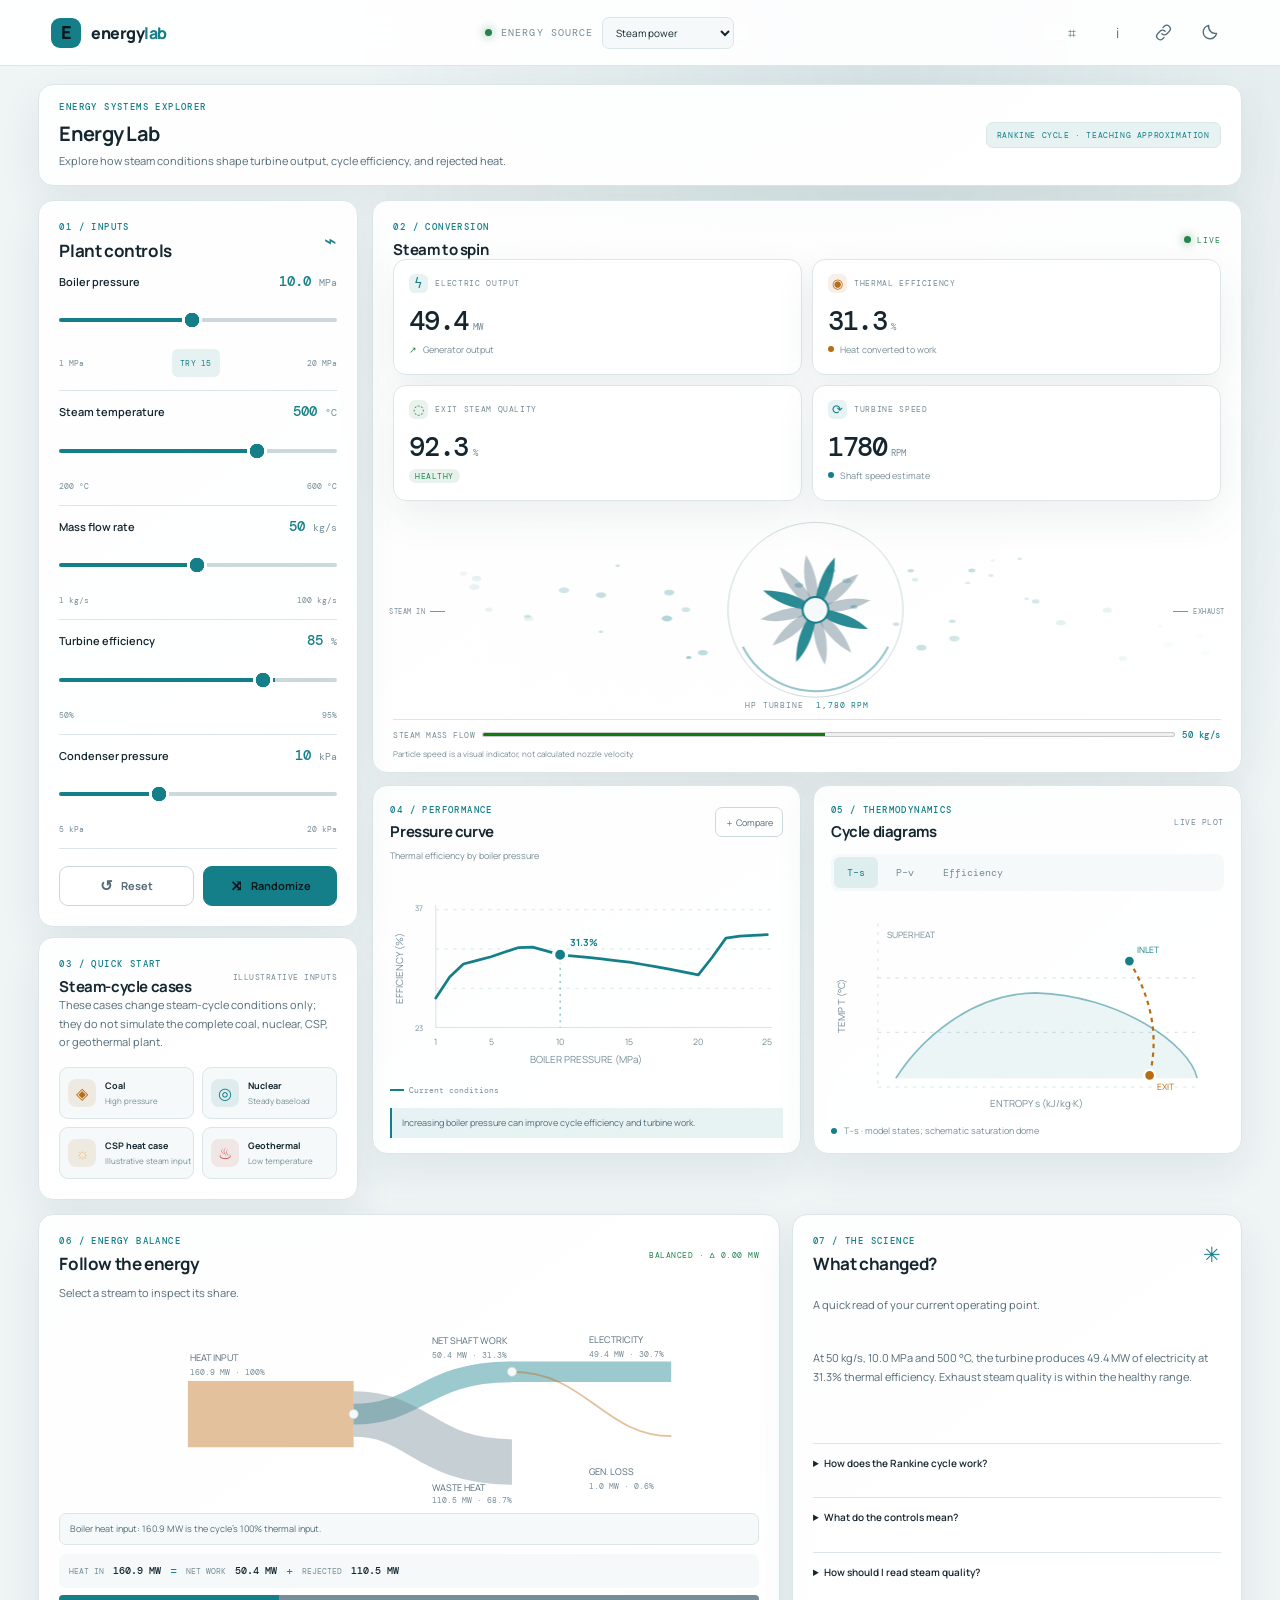
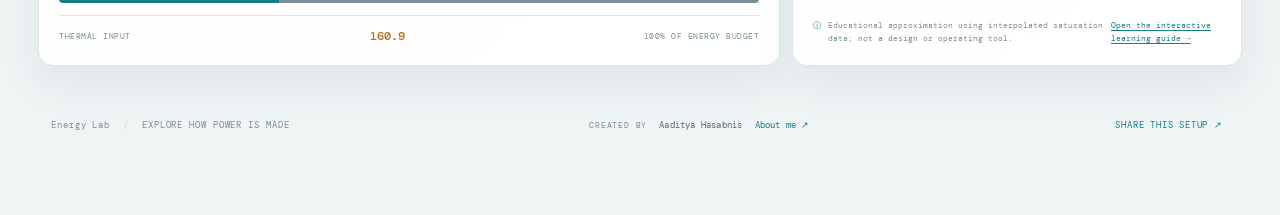
==== commit 892134e5: "feat: add hybrid energy model and UI components - Implemented hybrid energy simulation model with ad" ====
--- a/index.html
+++ b/index.html
@@ -50,12 +50,13 @@
     <link rel="stylesheet" href="css/components.css">
     <link rel="stylesheet" href="css/layout.css">
     <link rel="stylesheet" href="css/footer.css">
+    <link rel="stylesheet" href="css/energy-lab-plus.css">
     <script type="module" src="js/main.mjs"></script>
   </head>
   <body>
     <header class="topbar">
       <a class="brand" href="#" aria-label="Energy Lab home"><span class="brand-mark">E</span><span>energy<span class="brand-light">lab</span></span></a>
-      <div class="topbar-meta"><span class="live-dot"></span><label for="source-select">ENERGY SOURCE</label><select id="source-select" aria-label="Choose an energy source"><option value="steam">Steam power</option><option value="wind">Wind power</option><option value="solar-pv">Solar PV</option></select></div>
+      <div class="topbar-meta"><span class="live-dot"></span><label for="source-select">ENERGY SOURCE</label><select id="source-select" aria-label="Choose an energy source"><option value="steam">Steam power</option><option value="wind">Wind power</option><option value="solar-pv">Solar PV</option><option value="hybrid">Hybrid microgrid</option></select></div>
       <div class="topbar-actions">
         <button class="icon-button" id="layout-toggle" type="button" aria-label="Customize dashboard layout" aria-pressed="false" title="Customize dashboard layout">⌗</button>
         <a class="icon-button learn-link" href="docs/" aria-label="Open the Energy Lab steam field guide" title="Open steam field guide">i</a>
@@ -101,6 +102,29 @@
         <div><p class="eyebrow">ENERGY SYSTEMS EXPLORER</p><h1 id="source-title">Energy Lab</h1><p id="source-subtitle">Explore how different energy technologies convert a resource into electricity.</p></div>
         <span class="source-tag" id="source-model-tag">RANKINE CYCLE</span>
       </section>
+      <section id="hybrid-workspace" class="hybrid-workspace" hidden aria-label="Hybrid renewable microgrid simulation">
+        <div class="hybrid-intro"><p class="eyebrow">SYSTEMS VIEW · HOURLY DISPATCH</p><h2>Balance renewable power with demand</h2><p>Explore how wind, solar PV, a battery and the grid can work together through one illustrative day.</p><span class="synthetic-notice">SYNTHETIC TEACHING PROFILE · NOT A SITE FORECAST</span></div>
+        <section class="panel hybrid-controls"><div class="section-heading"><div><p class="eyebrow">01 / CONFIGURATION</p><h2>Build the system</h2></div></div>
+          <div class="hybrid-control-grid">
+            <label>Example weather profile<select name="profileId" id="hybrid-profile"><option value="balanced">Balanced day</option><option value="sunny-calm">Sunny, calm day</option><option value="breezy-cloudy">Breezy, cloudy day</option></select></label>
+            <label>Wind turbines <input name="windCount" id="hybrid-wind-count" type="number" min="0" max="20" step="1"></label>
+            <label>PV capacity <span class="number-unit"><input name="pvCapacityKW" id="hybrid-pv-capacity" type="number" min="0" max="100000" step="100"><small>kW</small></span></label>
+            <label>Constant load <span class="number-unit"><input name="demandKW" id="hybrid-demand" type="number" min="0" max="100000" step="100"><small>kW</small></span></label>
+            <label>Battery energy <span class="number-unit"><input name="batteryCapacityKWh" id="hybrid-battery-capacity" type="number" min="0" max="200000" step="100"><small>kWh</small></span></label>
+            <label>Battery power limit <span class="number-unit"><input name="batteryPowerKW" id="hybrid-battery-power" type="number" min="0" max="100000" step="50"><small>kW</small></span></label>
+            <label>Starting state of charge <span class="number-unit"><input name="initialSocPct" id="hybrid-soc" type="number" min="0" max="100" step="5"><small>%</small></span></label>
+            <label class="hybrid-check"><input name="gridConnected" id="hybrid-grid" type="checkbox"> Grid connected</label>
+          </div>
+          <p class="panel-note">Each turbine uses the simplified wind curve. Storage uses 95% charge and discharge efficiency; operation is simulated in hourly steps.</p>
+        </section>
+        <section class="panel hybrid-simulation"><div class="section-heading"><div><p class="eyebrow">02 / LIVE SYSTEM</p><h2>Generation, storage & load</h2></div><div class="play-controls"><button type="button" id="hybrid-play" aria-label="Play hourly simulation">▶ Play day</button><button type="button" id="hybrid-step" aria-label="Advance one hour">Step hour</button></div></div>
+          <div id="hybrid-diagram" class="hybrid-diagram" role="img" aria-label="Hybrid microgrid flow diagram"></div>
+          <label class="time-control" for="hybrid-hour"><span>HOUR</span><input id="hybrid-hour" type="range" min="0" max="23" step="1"><output id="hybrid-hour-label" for="hybrid-hour">00:00</output></label>
+          <div class="hybrid-hour-stats" id="hybrid-hour-stats" aria-live="polite"></div>
+          <svg id="hybrid-chart" class="hybrid-chart" viewBox="0 0 760 230" role="img" aria-label="Hourly renewable generation, demand and grid flow"></svg>
+        </section>
+        <section class="panel hybrid-summary"><div class="section-heading"><div><p class="eyebrow">03 / DAILY ENERGY</p><h2>One day at a glance</h2></div><span class="balance-tag" id="hybrid-balance">BALANCED</span></div><div class="hybrid-total-grid" id="hybrid-totals"></div><p class="model-note"><span>ⓘ</span><span>Illustrative 24-hour simulation. Weather and constant load are synthetic; this does not predict a particular site. No inverter clipping, degradation, reserve policy, voltage, or grid constraints are modeled.</span></p></section>
+      </section>
       <section id="renewable-workspace" class="renewable-workspace" hidden aria-label="Renewable energy simulator">
         <aside class="panel controls-panel renewable-controls">
           <div class="section-heading"><div><p class="eyebrow">01 / RESOURCE & EQUIPMENT</p><h2 id="renewable-controls-title">Wind turbine controls</h2></div><span class="heading-icon">⌁</span></div>
@@ -143,7 +167,9 @@
             <p class="model-note"><span>ⓘ</span><span id="renewable-model-note">Educational operating-point estimate; not a design or site assessment.</span></p>
             <details class="learn-details"><summary>What is included in this model?</summary><p id="renewable-details">The estimate uses the selected resource and equipment inputs. Weather variability, annual production, grid behavior, and project economics are outside this model.</p></details>
           </section>
+          <section class="panel day-panel"><div class="section-heading compact-heading"><div><p class="eyebrow">TIME SERIES · 24 HOURS</p><h2>Watch a synthetic day</h2></div><div class="play-controls"><button type="button" id="day-play">▶ Play day</button><button type="button" id="day-step">Step hour</button></div></div><p class="synthetic-notice">ILLUSTRATIVE WEATHER PROFILE · NOT A SITE FORECAST</p><div class="day-toolbar"><label for="day-profile">Profile</label><select id="day-profile"><option value="balanced">Balanced day</option><option value="sunny-calm">Sunny, calm day</option><option value="breezy-cloudy">Breezy, cloudy day</option></select><span id="day-profile-note"></span></div><div class="day-results"><div><span>SELECTED HOUR</span><strong id="day-hour-output">12:00</strong></div><div><span>POWER AT HOUR</span><strong><b id="day-power">—</b> MW</strong></div><div><span>DAY ENERGY</span><strong><b id="day-energy">—</b> MWh</strong></div><div><span>DAY PEAK</span><strong><b id="day-peak">—</b> MW</strong></div></div><label class="time-control" for="day-hour"><span>HOUR</span><input id="day-hour" type="range" min="0" max="23" step="1"><output id="day-hour-label" for="day-hour">12:00</output></label><svg id="day-chart" class="hybrid-chart" viewBox="0 0 760 220" role="img" aria-label="Renewable power output over an illustrative day"></svg><p class="day-disclaimer">Each hour is an operating-point estimate using a synthetic resource input. Daily energy is the sum of these 24 hourly samples; no location-specific weather or annual yield is implied.</p></section>
           <section class="panel renewable-presets"><div class="section-heading compact-heading"><div><p class="eyebrow">04 / QUICK START</p><h2>Explore a scenario</h2></div><button class="compare-button" id="renewable-compare" type="button" aria-pressed="false">＋ Pin current setup</button></div><p class="scenario-instruction">Each scenario loads a complete reference setup for a repeatable comparison. Changing any control switches to a custom setup.</p><div id="renewable-scenario-cards" class="preset-grid" role="group" aria-label="Reference operating scenarios"></div><p id="renewable-scenario-state" class="scenario-state" aria-live="polite">CURRENT SETUP · Custom</p><div id="renewable-compare-card" class="compare-card" aria-live="polite"><span class="compare-empty-mark" aria-hidden="true">＋</span><span><strong>No reference pinned</strong><small>Pin this setup, then select a scenario or change an input to compare.</small></span></div></section>
+          <section class="panel experiment-panel"><div class="section-heading compact-heading"><div><p class="eyebrow">05 / GUIDED INVESTIGATION</p><h2>Run an experiment</h2></div><span class="heading-icon">↗</span></div><p class="scenario-instruction">Change one variable at a time. The model updates live, and the pinned baseline keeps the comparison visible.</p><div id="experiment-cards" class="experiment-cards"></div><div id="experiment-status" class="experiment-status" aria-live="polite">Choose an investigation to begin.</div></section>
           <section class="panel human-benefits"><div class="section-heading"><div><p class="eyebrow">POWER THAT SERVES PEOPLE</p><h2>Why clean electricity matters</h2></div><span class="heading-icon">✳</span></div><div class="benefit-grid"><article><span>01</span><h3>Cleaner air at generation</h3><p>Wind and PV generate electricity without burning fuel on site. When they displace fossil generation, they can reduce combustion-related air pollution and CO₂.</p></article><article><span>02</span><h3>Less fuel dependence</h3><p>Wind and sunlight are local energy flows. Using them can diversify electricity supply and reduce exposure to fuel-price and delivery swings.</p></article><article><span>03</span><h3>Build a system that works</h3><p>Sun and wind vary with weather and time. Strong grids, storage, flexible demand, and other generation help turn variable output into reliable service.</p></article></div><p class="benefit-caveat">Benefits depend on location, what generation is displaced, materials, siting, and how the grid is operated. <a href="https://www.iea.org/reports/sustainable-recovery/electricity" target="_blank" rel="noopener noreferrer">IEA: emissions, air pollution, and water impacts ↗</a> · <a href="https://www.iea.org/reports/renewables-2026/executive-summary" target="_blank" rel="noopener noreferrer">IEA: integration and flexibility ↗</a></p></section>
         </div>
       </section>
--- a/css/energy-lab-plus.css
+++ b/css/energy-lab-plus.css
@@ -0,0 +1,7 @@
+.hybrid-workspace{max-width:1440px;margin:18px auto 56px;padding:0 24px;display:grid;grid-template-columns:minmax(260px,.72fr) minmax(0,1.55fr);gap:18px;align-items:start}
+.hybrid-workspace[hidden]{display:none}.hybrid-intro{grid-column:1/-1;padding:23px 4px 10px}.hybrid-intro h2{margin:5px 0 8px;font-size:clamp(25px,3vw,36px);letter-spacing:-.045em}.hybrid-intro>p:not(.eyebrow){color:var(--text-soft);max-width:680px;line-height:1.65;margin:0 0 15px}.synthetic-notice{display:inline-flex;align-items:center;min-height:25px;padding:5px 9px;border:1px solid color-mix(in srgb,var(--amber) 40%,transparent);border-radius:5px;background:var(--amber-soft);color:var(--amber);font:500 9px/1.4 "DM Mono",monospace;letter-spacing:.07em}
+.hybrid-controls,.hybrid-summary{grid-column:1}.hybrid-simulation{grid-column:2;grid-row:2/span 2}.hybrid-control-grid{display:grid;grid-template-columns:1fr 1fr;gap:14px 12px;margin:18px 0}.hybrid-control-grid>label,.day-toolbar label{display:grid;gap:7px;color:var(--text-soft);font-size:12px;font-weight:600}.hybrid-control-grid select,.hybrid-control-grid input:not([type=checkbox]),.day-toolbar select{min-width:0;width:100%;height:39px;padding:0 10px;border:1px solid var(--border-strong);border-radius:7px;background:var(--surface-raised);color:var(--text);font:500 13px "DM Mono",monospace}.number-unit{display:flex;align-items:center;gap:7px}.number-unit small{color:var(--text-faint);font:11px "DM Mono",monospace}.hybrid-check{display:flex!important;align-items:center;gap:9px!important;min-height:39px}.hybrid-check input{accent-color:var(--cyan);width:17px;height:17px}.hybrid-controls .panel-note{font-size:11px;line-height:1.6}.hybrid-simulation .section-heading{align-items:center}.play-controls{display:flex;gap:7px}.play-controls button{border:1px solid var(--border-strong);border-radius:6px;background:var(--surface-raised);color:var(--text);padding:8px 10px;font:600 11px Manrope,sans-serif;cursor:pointer}.play-controls button:hover{border-color:var(--cyan);color:var(--cyan)}.hybrid-diagram{min-height:205px;padding:10px;border:1px solid var(--border);border-radius:10px;background:var(--surface-raised);overflow:hidden}.hybrid-diagram>svg{display:block;width:100%;height:auto}.hybrid-hour-stats{display:grid;grid-template-columns:repeat(4,minmax(0,1fr));gap:1px;background:var(--border);border:1px solid var(--border);border-radius:8px;overflow:hidden;margin-top:12px}.hybrid-hour-stats>div{display:grid;gap:6px;padding:11px;background:var(--surface)}.hybrid-hour-stats span,.hybrid-total-grid article>span,.day-results span{color:var(--text-faint);font:500 9px/1.35 "DM Mono",monospace;letter-spacing:.05em}.hybrid-hour-stats strong{color:var(--text);font:500 13px "DM Mono",monospace}.time-control{display:grid;grid-template-columns:auto 1fr auto;align-items:center;gap:12px;margin:17px 0 7px}.time-control>span{color:var(--text-faint);font:500 9px "DM Mono",monospace;letter-spacing:.08em}.time-control input{width:100%;accent-color:var(--cyan)}.time-control output{min-width:50px;text-align:right;color:var(--cyan);font:500 12px "DM Mono",monospace}.hybrid-chart{display:block;width:100%;height:auto;overflow:visible}.hybrid-total-grid{display:grid;grid-template-columns:1fr 1fr;gap:8px;margin:18px 0}.hybrid-total-grid article{display:grid;gap:9px;padding:12px;border:1px solid var(--border);border-radius:8px;background:var(--surface-raised)}.hybrid-total-grid strong{font:500 18px "DM Mono",monospace;color:var(--text)}.hybrid-total-grid small{font:10px "DM Mono",monospace;color:var(--text-soft)}.balance-tag.is-invalid{color:var(--red);border-color:var(--red)}
+.day-panel{grid-column:1/-1}.day-toolbar{display:flex;align-items:center;gap:12px;margin:14px 0}.day-toolbar label{display:flex;align-items:center;gap:8px}.day-toolbar select{width:auto;min-width:170px}.day-toolbar>span{font-size:11px;color:var(--text-faint)}.day-results{display:grid;grid-template-columns:repeat(4,1fr);gap:1px;background:var(--border);border:1px solid var(--border);border-radius:8px;overflow:hidden}.day-results>div{display:grid;gap:7px;padding:12px;background:var(--surface)}.day-results strong{font:500 15px "DM Mono",monospace;color:var(--text)}.day-results b{font-weight:500}.day-disclaimer{font-size:11px;line-height:1.65;color:var(--text-faint)}.experiment-cards{display:grid;grid-template-columns:repeat(3,minmax(0,1fr));gap:10px;margin:17px 0 12px}.experiment-card{display:grid;align-content:start;gap:7px;min-height:136px;text-align:left;padding:13px;border:1px solid var(--border);border-radius:9px;background:var(--surface-raised);color:var(--text);cursor:pointer;transition:border-color .18s,transform .18s}.experiment-card:hover{border-color:var(--cyan);transform:translateY(-2px)}.experiment-card[aria-pressed=true]{border-color:var(--cyan);box-shadow:inset 0 0 0 1px var(--cyan)}.experiment-card strong{font-size:13px;line-height:1.35}.experiment-card small{font-size:11px;line-height:1.5;color:var(--text-soft)}.experiment-card span{font:500 9px "DM Mono",monospace;color:var(--cyan);letter-spacing:.06em}.experiment-status{padding:12px;border-radius:7px;background:var(--surface-raised);color:var(--text-soft);font-size:12px;line-height:1.6}.experiment-status.is-complete{color:var(--green);background:var(--green-soft)}
+@media(max-width:850px){.hybrid-workspace{grid-template-columns:1fr}.hybrid-controls,.hybrid-summary,.hybrid-simulation{grid-column:1;grid-row:auto}.hybrid-simulation{grid-row:2}.hybrid-hour-stats{grid-template-columns:repeat(2,minmax(0,1fr))}.experiment-cards{grid-template-columns:1fr 1fr}}
+@media(max-width:560px){.hybrid-workspace{padding:0 12px;gap:12px;margin-top:10px}.hybrid-intro{padding:15px 4px 4px}.hybrid-control-grid{grid-template-columns:1fr 1fr;gap:12px 9px}.hybrid-simulation .section-heading{display:grid}.play-controls{justify-content:flex-start}.hybrid-diagram{padding:4px;min-height:0}.hybrid-hour-stats strong{font-size:11px}.day-results{grid-template-columns:1fr 1fr}.day-toolbar{align-items:flex-start;flex-direction:column}.day-toolbar label{width:100%;justify-content:space-between}.day-toolbar select{flex:1}.experiment-cards{grid-template-columns:1fr}.experiment-card{min-height:0}.time-control{gap:7px}}
+@media(prefers-reduced-motion:reduce){.experiment-card{transition:none}.experiment-card:hover{transform:none}}
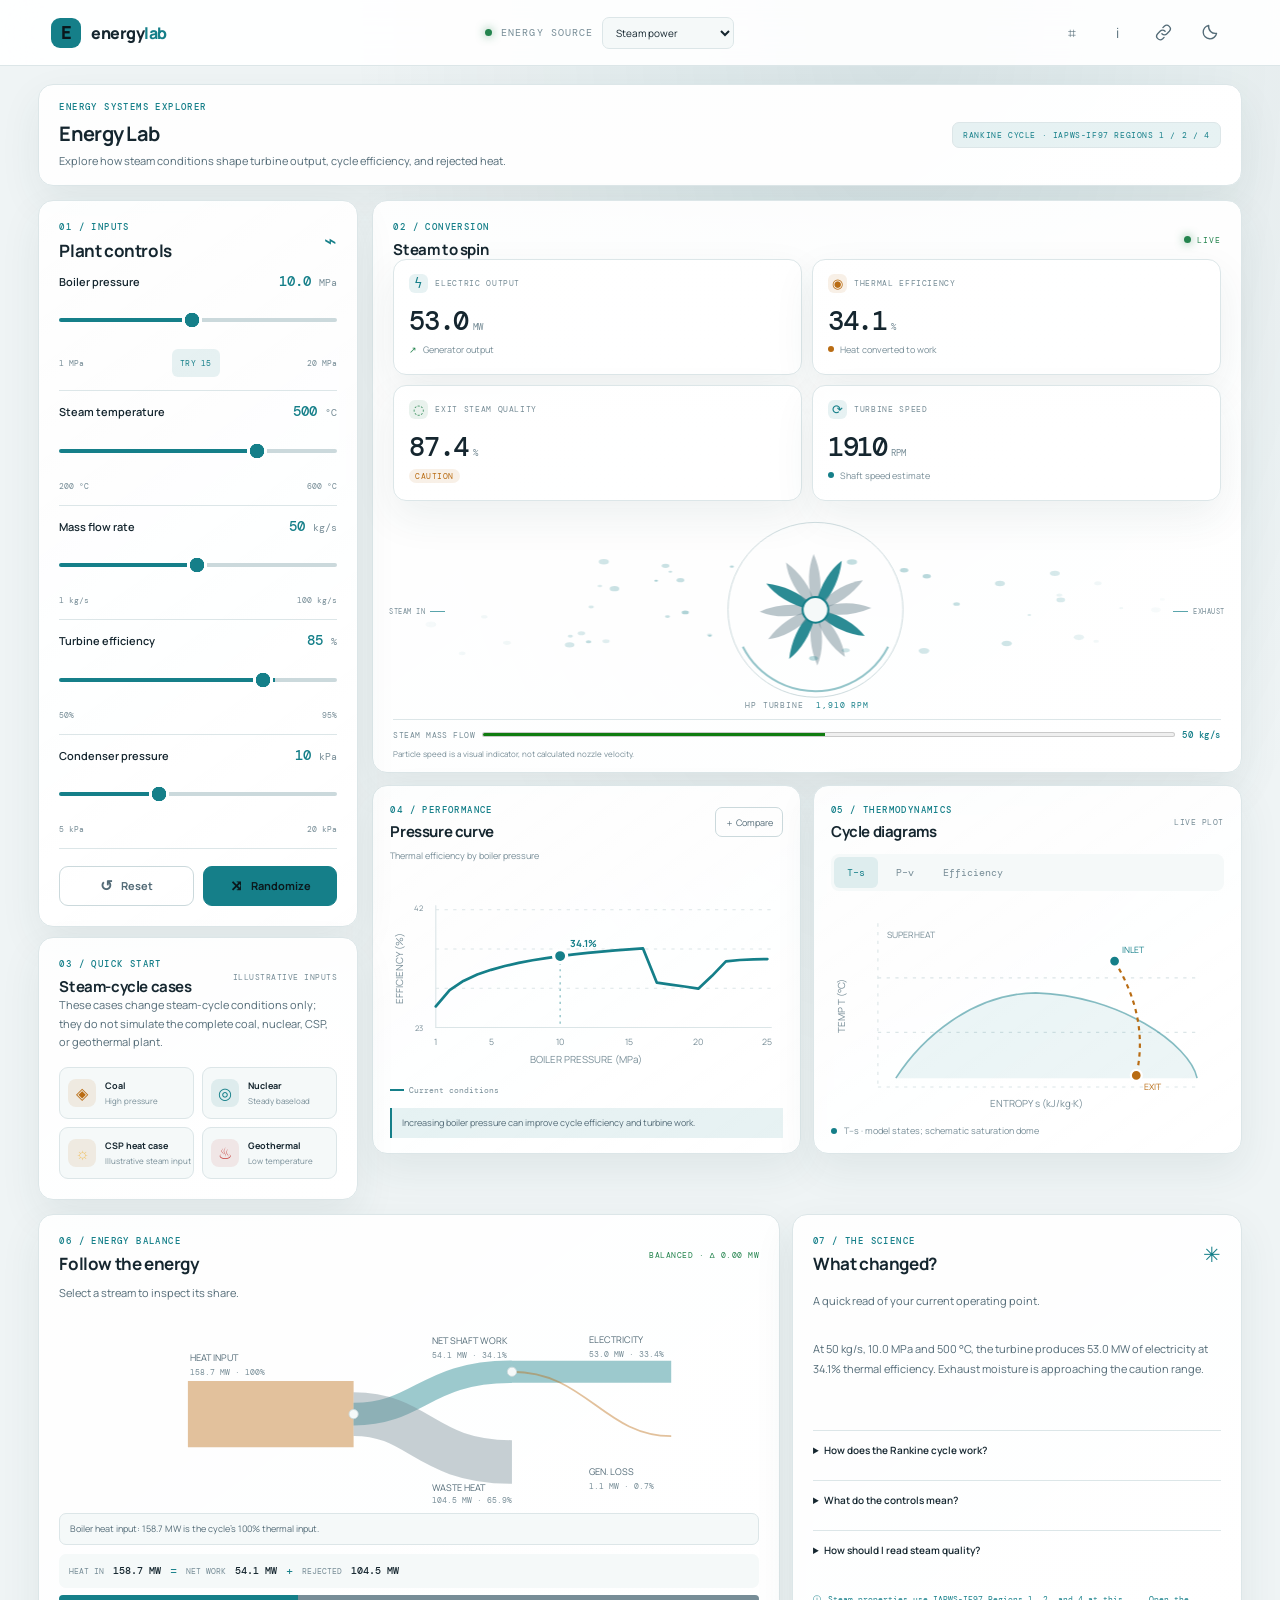
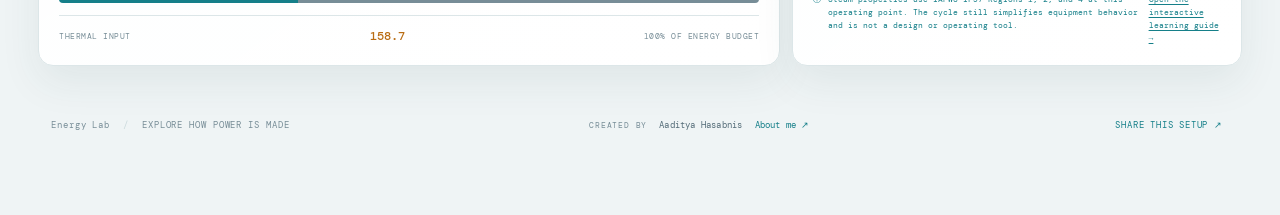
==== commit b96c3d53: "Enhance steam property calculations and validation framework - Updated presentation documentation to" ====
--- a/index.html
+++ b/index.html
@@ -335,7 +335,7 @@
             <summary>How should I read steam quality?</summary>
             <p>Quality is the vapor mass fraction of a saturated liquid–vapor mixture. It is defined only inside the two-phase region. A “superheated” exhaust has quality undefined, not greater than 100%. Low quality means more liquid droplets and can increase turbine-blade erosion risk.</p>
           </details>
-          <div class="model-note"><span>ⓘ</span> Educational approximation using interpolated saturation data; not a design or operating tool. <a href="docs/">Open the interactive learning guide →</a></div>
+          <div class="model-note"><span>ⓘ</span><span id="steam-property-note">Steam properties are calculated with IAPWS-IF97 Regions 1, 2, and 4 within their supported range. This educational cycle is not a design or operating tool.</span> <a href="docs/">Open the interactive learning guide →</a></div>
         </section>
       </div>
     </main>
